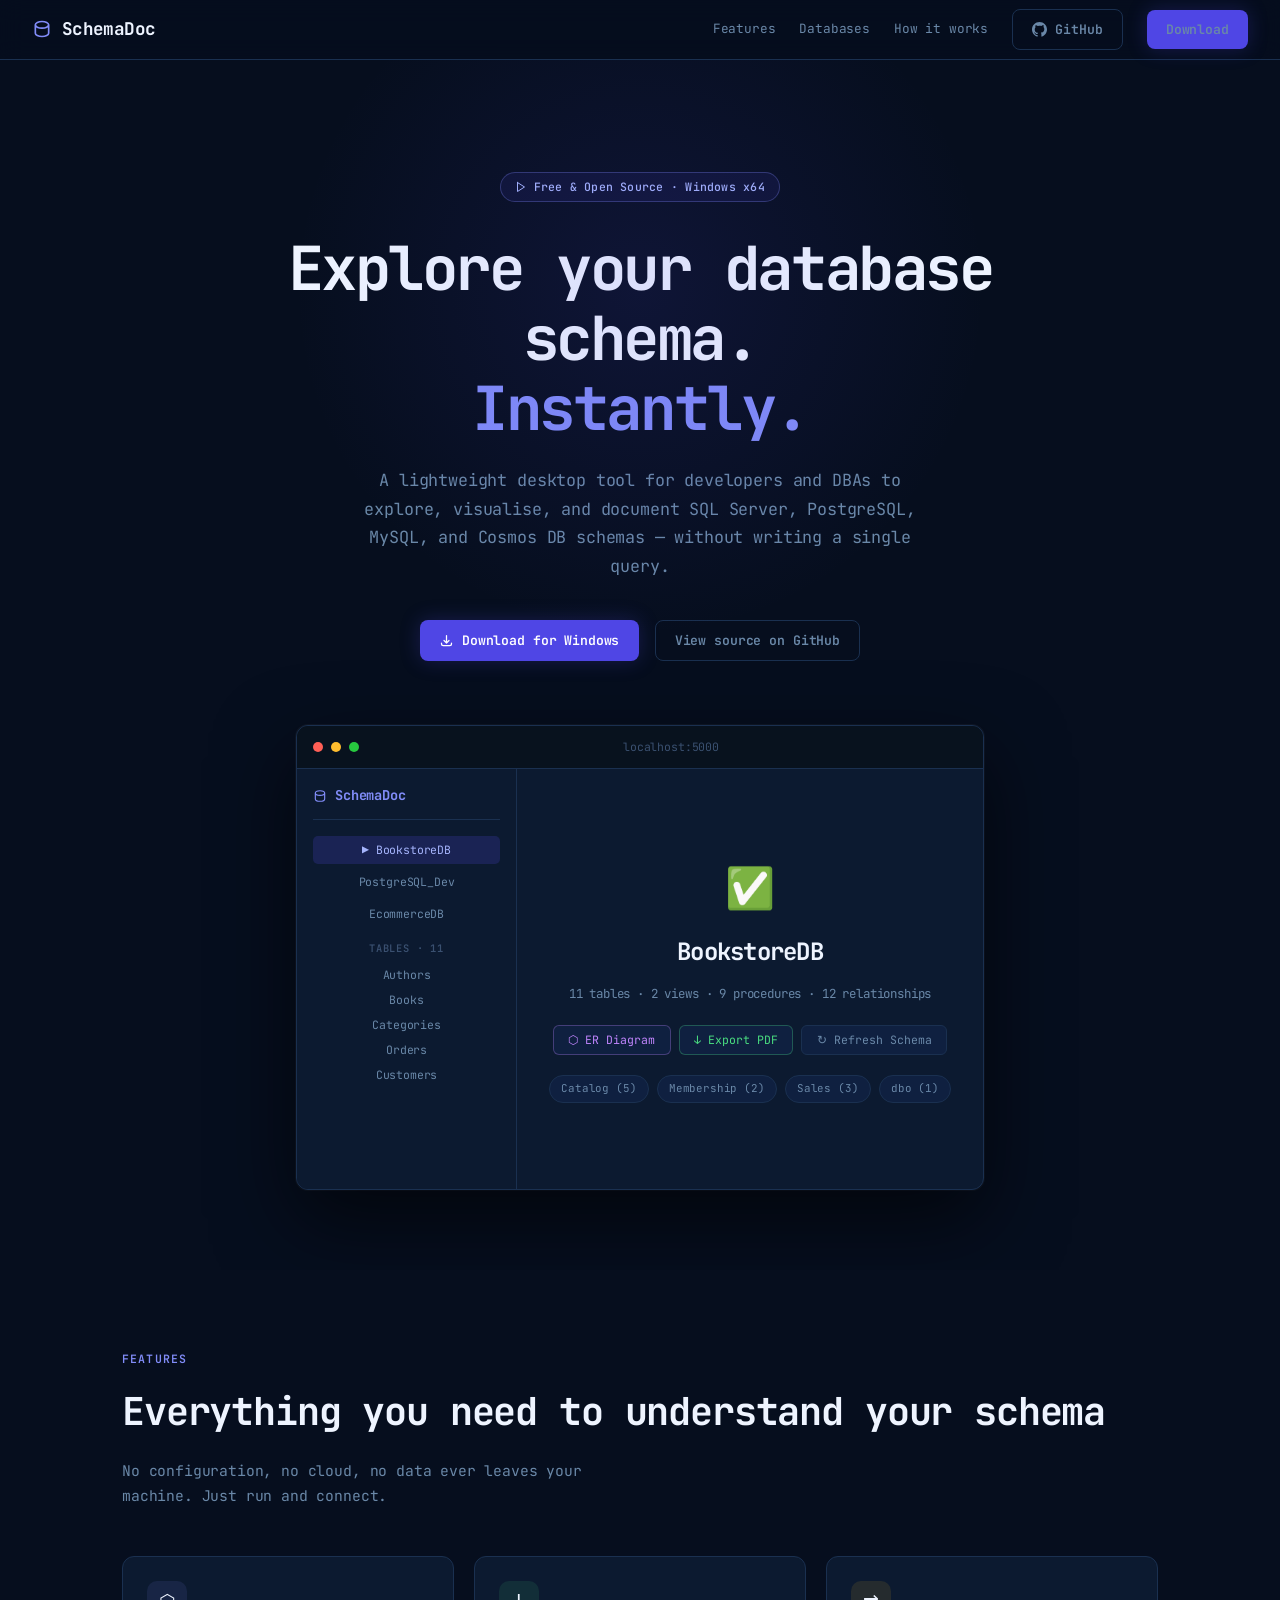
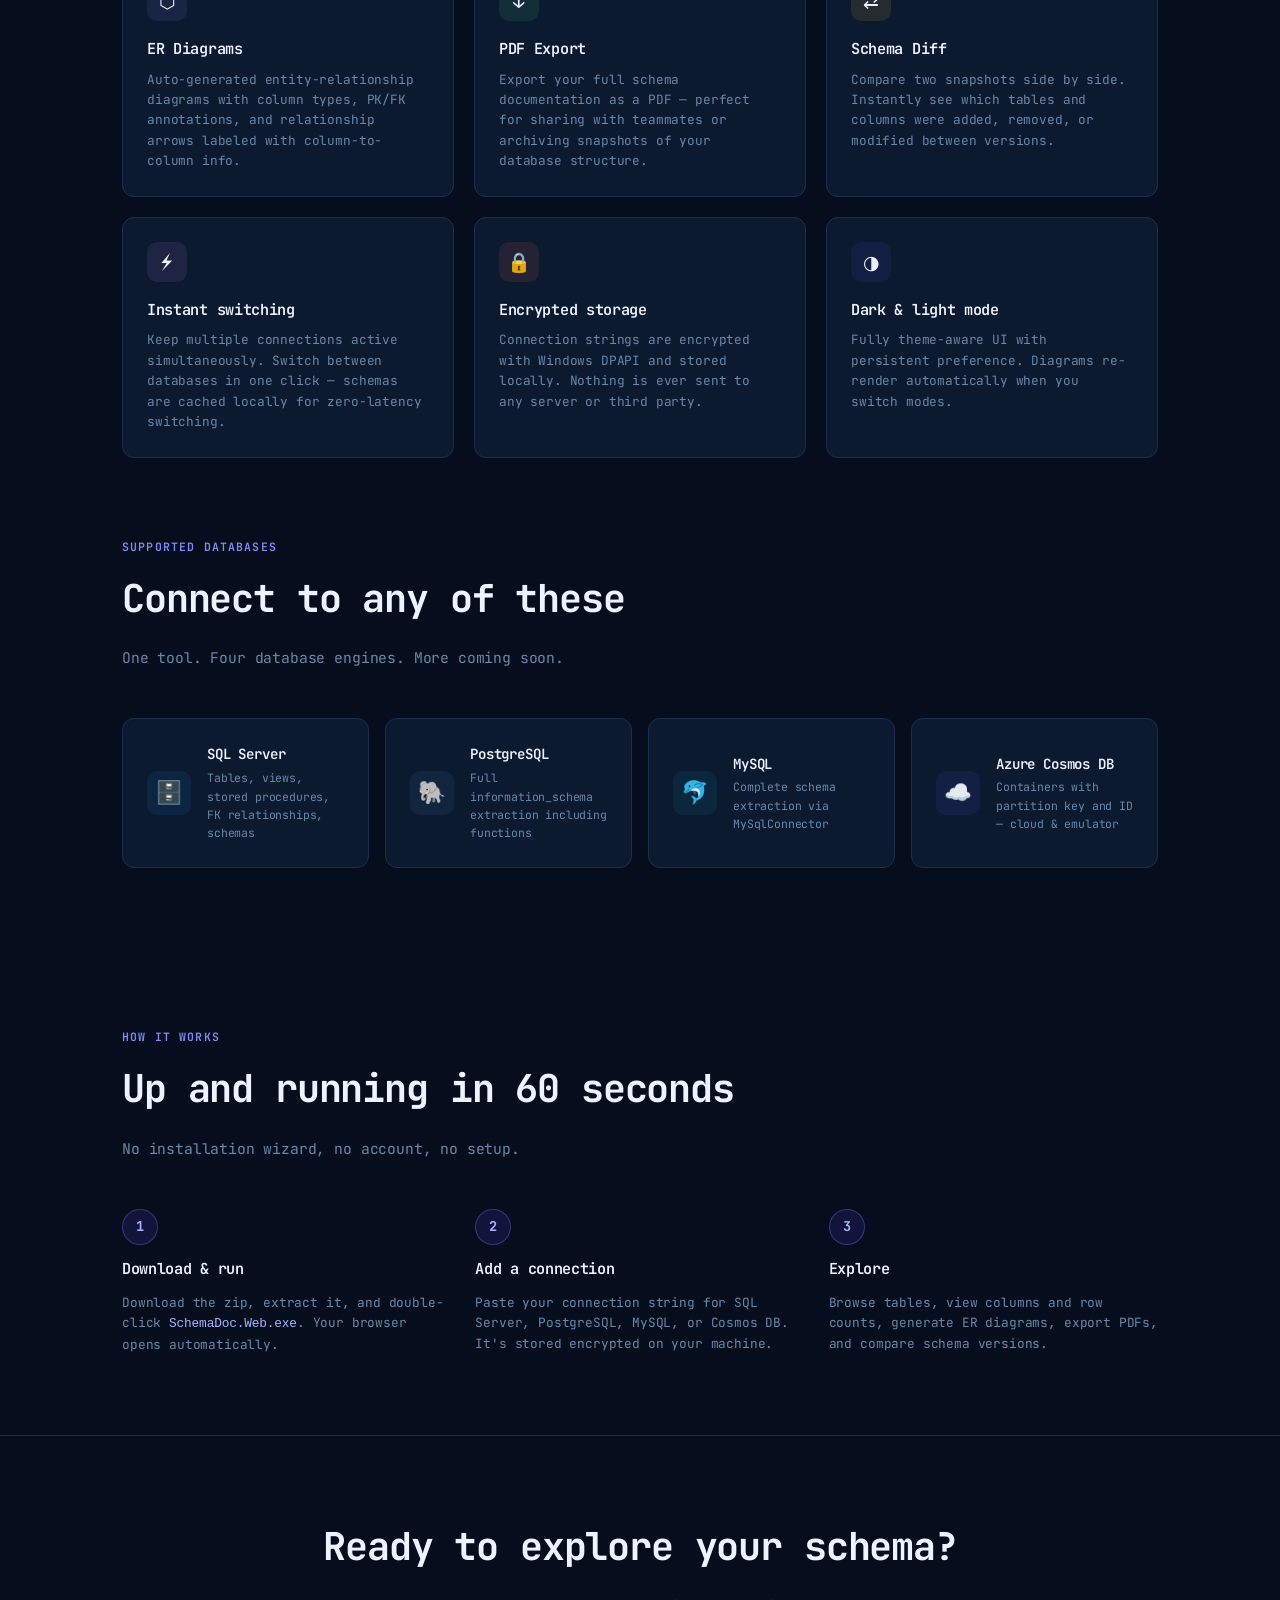
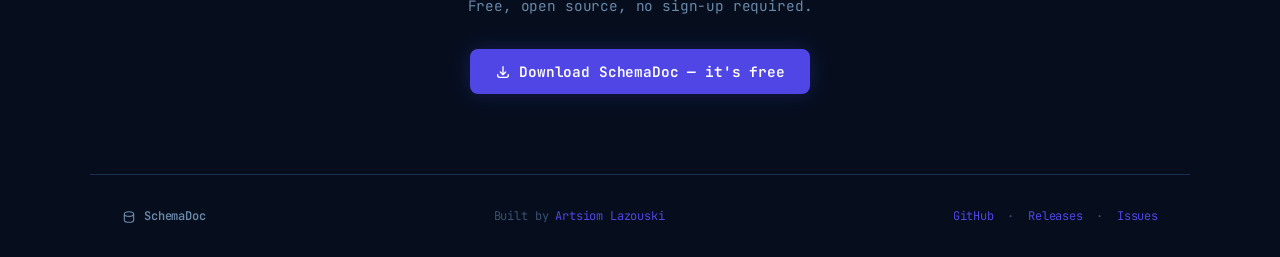
==== src/SchemaDoc.Web/wwwroot/landing.html @ 1d0a11bc "Add landing page to wwwroot and update release notes Landing page is now bundled with the app and se" ====
<!DOCTYPE html>
<html lang="en">
<head>
  <meta charset="UTF-8" />
  <meta name="viewport" content="width=device-width, initial-scale=1.0" />
  <title>SchemaDoc — Explore your database schema</title>
  <meta name="description" content="A lightweight desktop tool to explore, visualise, and document SQL Server, PostgreSQL, MySQL, and Azure Cosmos DB schemas." />

  <link rel="preconnect" href="https://fonts.googleapis.com" />
  <link rel="preconnect" href="https://fonts.gstatic.com" crossorigin />
  <link href="https://fonts.googleapis.com/css2?family=JetBrains+Mono:wght@300;400;500;600;700&display=swap" rel="stylesheet" />

  <style>
    *, *::before, *::after { box-sizing: border-box; margin: 0; padding: 0; }

    :root {
      --bg:          #060e1e;
      --bg-card:     #0c1a30;
      --bg-card-2:   #0f2040;
      --border:      #1a3050;
      --accent:      #4f46e5;
      --accent-hover:#4338ca;
      --accent-glow: rgba(79,70,229,0.25);
      --text:        #eef4ff;
      --text-sub:    #6a88a8;
      --text-muted:  #3a5070;
      --green:       #4ade80;
      --purple:      #c084fc;
      --amber:       #fbbf24;
      --red:         #f87171;
    }

    html { scroll-behavior: smooth; }

    body {
      font-family: 'JetBrains Mono', ui-monospace, monospace;
      background: var(--bg);
      color: var(--text);
      -webkit-font-smoothing: antialiased;
      -moz-osx-font-smoothing: grayscale;
      letter-spacing: -0.01em;
      line-height: 1.6;
    }

    a { color: var(--accent); text-decoration: none; }
    a:hover { color: #818cf8; }

    /* ── Nav ─────────────────────────────────────────────── */
    nav {
      position: sticky;
      top: 0;
      z-index: 50;
      display: flex;
      align-items: center;
      justify-content: space-between;
      padding: 0 2rem;
      height: 60px;
      background: rgba(6,14,30,0.85);
      backdrop-filter: blur(12px);
      border-bottom: 1px solid var(--border);
    }

    .nav-logo {
      display: flex;
      align-items: center;
      gap: 0.6rem;
      font-size: 1.1rem;
      font-weight: 700;
      color: var(--text);
      letter-spacing: -0.03em;
    }

    .nav-logo svg { color: #818cf8; }

    .nav-links {
      display: flex;
      align-items: center;
      gap: 1.5rem;
      font-size: 0.8rem;
      color: var(--text-sub);
    }

    .nav-links a { color: var(--text-sub); transition: color 0.2s; }
    .nav-links a:hover { color: var(--text); }

    .btn {
      display: inline-flex;
      align-items: center;
      gap: 0.5rem;
      padding: 0.55rem 1.2rem;
      border-radius: 8px;
      font-family: inherit;
      font-size: 0.82rem;
      font-weight: 600;
      cursor: pointer;
      transition: all 0.2s;
      border: none;
      letter-spacing: -0.01em;
    }

    .btn-primary {
      background: var(--accent);
      color: #fff;
      box-shadow: 0 0 20px var(--accent-glow);
    }
    .btn-primary:hover {
      background: var(--accent-hover);
      color: #fff;
      box-shadow: 0 0 32px var(--accent-glow);
      transform: translateY(-1px);
    }

    .btn-ghost {
      background: transparent;
      color: var(--text-sub);
      border: 1px solid var(--border);
    }
    .btn-ghost:hover {
      background: var(--bg-card);
      color: var(--text);
      border-color: #2a4060;
    }

    /* ── Hero ────────────────────────────────────────────── */
    .hero {
      display: flex;
      flex-direction: column;
      align-items: center;
      text-align: center;
      padding: 7rem 2rem 5rem;
      position: relative;
      overflow: hidden;
    }

    .hero::before {
      content: '';
      position: absolute;
      top: -120px;
      left: 50%;
      transform: translateX(-50%);
      width: 700px;
      height: 700px;
      background: radial-gradient(circle, rgba(79,70,229,0.12) 0%, transparent 70%);
      pointer-events: none;
    }

    .badge {
      display: inline-flex;
      align-items: center;
      gap: 0.4rem;
      padding: 0.3rem 0.9rem;
      border-radius: 999px;
      border: 1px solid rgba(129,140,248,0.3);
      background: rgba(79,70,229,0.1);
      color: #a5b4fc;
      font-size: 0.72rem;
      font-weight: 500;
      margin-bottom: 2rem;
      letter-spacing: 0.02em;
    }

    .hero h1 {
      font-size: clamp(2.2rem, 5vw, 3.8rem);
      font-weight: 700;
      line-height: 1.15;
      letter-spacing: -0.04em;
      max-width: 780px;
      margin-bottom: 1.4rem;
    }

    .hero h1 .accent { color: #818cf8; }

    .hero p {
      font-size: 1.05rem;
      color: var(--text-sub);
      max-width: 560px;
      margin-bottom: 2.5rem;
      font-weight: 400;
      line-height: 1.7;
    }

    .hero-actions {
      display: flex;
      gap: 1rem;
      flex-wrap: wrap;
      justify-content: center;
    }

    /* ── App preview ─────────────────────────────────────── */
    .preview-wrap {
      max-width: 1000px;
      margin: 4rem auto 0;
      padding: 0 2rem;
    }

    .preview-window {
      border-radius: 12px;
      border: 1px solid var(--border);
      background: var(--bg-card);
      overflow: hidden;
      box-shadow: 0 30px 80px rgba(0,0,0,0.6), 0 0 0 1px rgba(255,255,255,0.04);
    }

    .preview-titlebar {
      display: flex;
      align-items: center;
      gap: 0.5rem;
      padding: 0.75rem 1rem;
      background: #08121e;
      border-bottom: 1px solid var(--border);
    }

    .preview-dot {
      width: 10px; height: 10px;
      border-radius: 50%;
    }
    .dot-red    { background: #ff5f56; }
    .dot-yellow { background: #ffbd2e; }
    .dot-green  { background: #27c93f; }

    .preview-url {
      flex: 1;
      text-align: center;
      font-size: 0.72rem;
      color: var(--text-muted);
      margin-left: 0.5rem;
    }

    .preview-body {
      display: flex;
      height: 420px;
    }

    .preview-sidebar {
      width: 220px;
      flex-shrink: 0;
      background: #0c1a30;
      border-right: 1px solid var(--border);
      padding: 1rem;
    }

    .preview-sidebar-logo {
      display: flex;
      align-items: center;
      gap: 0.5rem;
      font-size: 0.85rem;
      font-weight: 700;
      color: #818cf8;
      margin-bottom: 1rem;
      padding-bottom: 0.75rem;
      border-bottom: 1px solid var(--border);
    }

    .ps-conn {
      font-size: 0.72rem;
      padding: 0.3rem 0.5rem;
      border-radius: 5px;
      margin-bottom: 0.25rem;
      cursor: pointer;
    }

    .ps-conn.active {
      background: rgba(79,70,229,0.2);
      color: #a5b4fc;
    }

    .ps-conn.inactive { color: var(--text-sub); }

    .ps-section {
      font-size: 0.65rem;
      color: var(--text-muted);
      font-weight: 600;
      letter-spacing: 0.08em;
      margin: 0.75rem 0 0.4rem;
    }

    .ps-table {
      font-size: 0.72rem;
      color: var(--text-sub);
      padding: 0.2rem 0.5rem;
      border-radius: 4px;
    }
    .ps-table:hover { background: var(--bg-card-2); color: var(--text); }

    .preview-main {
      flex: 1;
      padding: 2rem;
      display: flex;
      flex-direction: column;
      align-items: center;
      justify-content: center;
      gap: 0.8rem;
    }

    .preview-db-name {
      font-size: 1.5rem;
      font-weight: 700;
      letter-spacing: -0.03em;
    }

    .preview-stats {
      font-size: 0.78rem;
      color: var(--text-sub);
    }

    .preview-btns {
      display: flex;
      gap: 0.5rem;
      flex-wrap: wrap;
      justify-content: center;
      margin-top: 0.5rem;
    }

    .preview-btn {
      padding: 0.4rem 0.9rem;
      border-radius: 6px;
      font-size: 0.72rem;
      font-family: inherit;
      border: 1px solid var(--border);
      background: var(--bg-card-2);
      color: var(--text-sub);
      cursor: pointer;
    }

    .preview-btn.purple { color: var(--purple); border-color: rgba(192,132,252,0.3); }
    .preview-btn.green  { color: var(--green);  border-color: rgba(74,222,128,0.3);  }

    .preview-schemas {
      display: flex;
      gap: 0.5rem;
      flex-wrap: wrap;
      justify-content: center;
      margin-top: 0.5rem;
    }

    .schema-badge {
      padding: 0.25rem 0.7rem;
      border-radius: 999px;
      background: var(--bg-card-2);
      border: 1px solid var(--border);
      font-size: 0.68rem;
      color: var(--text-sub);
    }

    /* ── Section layout ──────────────────────────────────── */
    section {
      padding: 5rem 2rem;
      max-width: 1100px;
      margin: 0 auto;
    }

    .section-label {
      font-size: 0.72rem;
      font-weight: 600;
      letter-spacing: 0.1em;
      color: #818cf8;
      text-transform: uppercase;
      margin-bottom: 0.75rem;
    }

    .section-title {
      font-size: clamp(1.6rem, 3vw, 2.4rem);
      font-weight: 700;
      letter-spacing: -0.03em;
      margin-bottom: 1rem;
    }

    .section-sub {
      font-size: 0.92rem;
      color: var(--text-sub);
      max-width: 520px;
      line-height: 1.7;
      margin-bottom: 3rem;
    }

    /* ── Features grid ───────────────────────────────────── */
    .features-grid {
      display: grid;
      grid-template-columns: repeat(auto-fit, minmax(280px, 1fr));
      gap: 1.25rem;
    }

    .feature-card {
      background: var(--bg-card);
      border: 1px solid var(--border);
      border-radius: 12px;
      padding: 1.5rem;
      transition: border-color 0.2s, transform 0.2s;
    }

    .feature-card:hover {
      border-color: #2a4060;
      transform: translateY(-2px);
    }

    .feature-icon {
      width: 40px;
      height: 40px;
      border-radius: 10px;
      display: flex;
      align-items: center;
      justify-content: center;
      margin-bottom: 1rem;
      font-size: 1.2rem;
    }

    .feature-card h3 {
      font-size: 0.95rem;
      font-weight: 600;
      margin-bottom: 0.5rem;
      letter-spacing: -0.02em;
    }

    .feature-card p {
      font-size: 0.8rem;
      color: var(--text-sub);
      line-height: 1.6;
    }

    /* ── Databases ───────────────────────────────────────── */
    .db-grid {
      display: grid;
      grid-template-columns: repeat(auto-fit, minmax(220px, 1fr));
      gap: 1rem;
    }

    .db-card {
      background: var(--bg-card);
      border: 1px solid var(--border);
      border-radius: 12px;
      padding: 1.5rem;
      display: flex;
      align-items: center;
      gap: 1rem;
      transition: border-color 0.2s;
    }

    .db-card:hover { border-color: #2a4060; }

    .db-icon {
      width: 44px;
      height: 44px;
      border-radius: 10px;
      display: flex;
      align-items: center;
      justify-content: center;
      font-size: 1.4rem;
      flex-shrink: 0;
    }

    .db-info h4 {
      font-size: 0.88rem;
      font-weight: 600;
      margin-bottom: 0.2rem;
    }

    .db-info p {
      font-size: 0.72rem;
      color: var(--text-sub);
    }

    /* ── How it works ────────────────────────────────────── */
    .steps {
      display: grid;
      grid-template-columns: repeat(auto-fit, minmax(240px, 1fr));
      gap: 1.5rem;
      position: relative;
    }

    .step {
      position: relative;
      display: flex;
      flex-direction: column;
      gap: 0.75rem;
    }

    .step-num {
      width: 36px;
      height: 36px;
      border-radius: 50%;
      background: rgba(79,70,229,0.15);
      border: 1px solid rgba(129,140,248,0.3);
      color: #a5b4fc;
      font-size: 0.85rem;
      font-weight: 700;
      display: flex;
      align-items: center;
      justify-content: center;
    }

    .step h4 {
      font-size: 0.95rem;
      font-weight: 600;
      letter-spacing: -0.02em;
    }

    .step p {
      font-size: 0.8rem;
      color: var(--text-sub);
      line-height: 1.6;
    }

    /* ── CTA ─────────────────────────────────────────────── */
    .cta-section {
      text-align: center;
      padding: 5rem 2rem;
      border-top: 1px solid var(--border);
    }

    .cta-section h2 {
      font-size: clamp(1.6rem, 3vw, 2.4rem);
      font-weight: 700;
      letter-spacing: -0.03em;
      margin-bottom: 1rem;
    }

    .cta-section p {
      color: var(--text-sub);
      font-size: 0.9rem;
      margin-bottom: 2rem;
    }

    /* ── Footer ──────────────────────────────────────────── */
    footer {
      border-top: 1px solid var(--border);
      padding: 2rem;
      display: flex;
      align-items: center;
      justify-content: space-between;
      flex-wrap: wrap;
      gap: 1rem;
      font-size: 0.75rem;
      color: var(--text-muted);
      max-width: 1100px;
      margin: 0 auto;
    }

    .footer-logo {
      display: flex;
      align-items: center;
      gap: 0.5rem;
      font-weight: 600;
      color: var(--text-sub);
    }

    /* ── Responsive ──────────────────────────────────────── */
    @media (max-width: 640px) {
      .preview-body { flex-direction: column; height: auto; }
      .preview-sidebar { width: 100%; border-right: none; border-bottom: 1px solid var(--border); height: 160px; overflow: hidden; }
      .nav-links .hide-mobile { display: none; }
      footer { flex-direction: column; text-align: center; }
    }
  </style>
</head>
<body>

<!-- ── Navigation ──────────────────────────────────────────── -->
<nav>
  <div class="nav-logo">
    <svg width="20" height="20" fill="none" stroke="currentColor" viewBox="0 0 24 24">
      <path stroke-linecap="round" stroke-linejoin="round" stroke-width="2"
        d="M4 7v10c0 2.21 3.582 4 8 4s8-1.79 8-4V7M4 7c0 2.21 3.582 4 8 4s8-1.79 8-4M4 7c0-2.21 3.582-4 8-4s8 1.79 8 4"/>
    </svg>
    SchemaDoc
  </div>
  <div class="nav-links">
    <a href="#features" class="hide-mobile">Features</a>
    <a href="#databases" class="hide-mobile">Databases</a>
    <a href="#how-it-works" class="hide-mobile">How it works</a>
    <a href="https://github.com/LazouskiArtsiom/SchemaDoc" target="_blank" class="btn btn-ghost">
      <svg width="15" height="15" fill="currentColor" viewBox="0 0 24 24">
        <path d="M12 0C5.37 0 0 5.37 0 12c0 5.3 3.438 9.8 8.205 11.385.6.113.82-.258.82-.577v-2.165c-3.338.726-4.033-1.416-4.033-1.416-.546-1.387-1.333-1.756-1.333-1.756-1.089-.745.083-.729.083-.729 1.205.084 1.839 1.237 1.839 1.237 1.07 1.834 2.807 1.304 3.492.997.107-.775.418-1.305.762-1.604-2.665-.305-5.467-1.334-5.467-5.931 0-1.311.469-2.381 1.236-3.221-.124-.303-.535-1.524.117-3.176 0 0 1.008-.322 3.301 1.23A11.509 11.509 0 0112 5.803c1.02.005 2.047.138 3.006.404 2.291-1.552 3.297-1.23 3.297-1.23.653 1.653.242 2.874.118 3.176.77.84 1.235 1.911 1.235 3.221 0 4.609-2.807 5.624-5.479 5.929.43.372.823 1.102.823 2.222v3.293c0 .319.192.694.801.576C20.566 21.797 24 17.3 24 12c0-6.63-5.37-12-12-12z"/>
      </svg>
      GitHub
    </a>
    <a href="https://github.com/LazouskiArtsiom/SchemaDoc/releases/latest" class="btn btn-primary">
      Download
    </a>
  </div>
</nav>

<!-- ── Hero ────────────────────────────────────────────────── -->
<div class="hero">
  <div class="badge">
    <svg width="12" height="12" fill="none" stroke="currentColor" viewBox="0 0 24 24">
      <path stroke-linecap="round" stroke-linejoin="round" stroke-width="2" d="M5 3l14 9-14 9V3z"/>
    </svg>
    Free & Open Source · Windows x64
  </div>

  <h1>Explore your database schema.<br/><span class="accent">Instantly.</span></h1>

  <p>
    A lightweight desktop tool for developers and DBAs to explore, visualise,
    and document SQL Server, PostgreSQL, MySQL, and Cosmos DB schemas —
    without writing a single query.
  </p>

  <div class="hero-actions">
    <a href="https://github.com/LazouskiArtsiom/SchemaDoc/releases/latest" class="btn btn-primary">
      <svg width="15" height="15" fill="none" stroke="currentColor" viewBox="0 0 24 24">
        <path stroke-linecap="round" stroke-linejoin="round" stroke-width="2"
          d="M4 16v1a3 3 0 003 3h10a3 3 0 003-3v-1m-4-4l-4 4m0 0l-4-4m4 4V4"/>
      </svg>
      Download for Windows
    </a>
    <a href="https://github.com/LazouskiArtsiom/SchemaDoc" target="_blank" class="btn btn-ghost">
      View source on GitHub
    </a>
  </div>

  <!-- App mockup -->
  <div class="preview-wrap">
    <div class="preview-window">
      <div class="preview-titlebar">
        <div class="preview-dot dot-red"></div>
        <div class="preview-dot dot-yellow"></div>
        <div class="preview-dot dot-green"></div>
        <div class="preview-url">localhost:5000</div>
      </div>
      <div class="preview-body">
        <div class="preview-sidebar">
          <div class="preview-sidebar-logo">
            <svg width="14" height="14" fill="none" stroke="currentColor" viewBox="0 0 24 24">
              <path stroke-linecap="round" stroke-linejoin="round" stroke-width="2"
                d="M4 7v10c0 2.21 3.582 4 8 4s8-1.79 8-4V7M4 7c0 2.21 3.582 4 8 4s8-1.79 8-4M4 7c0-2.21 3.582-4 8-4s8 1.79 8 4"/>
            </svg>
            SchemaDoc
          </div>
          <div class="ps-conn active">▶ BookstoreDB</div>
          <div class="ps-conn inactive">PostgreSQL_Dev</div>
          <div class="ps-conn inactive">EcommerceDB</div>
          <div class="ps-section">TABLES · 11</div>
          <div class="ps-table">Authors</div>
          <div class="ps-table">Books</div>
          <div class="ps-table">Categories</div>
          <div class="ps-table">Orders</div>
          <div class="ps-table">Customers</div>
        </div>
        <div class="preview-main">
          <div style="font-size:2.5rem">✅</div>
          <div class="preview-db-name">BookstoreDB</div>
          <div class="preview-stats">11 tables · 2 views · 9 procedures · 12 relationships</div>
          <div class="preview-btns">
            <button class="preview-btn purple">⬡ ER Diagram</button>
            <button class="preview-btn green">↓ Export PDF</button>
            <button class="preview-btn">↻ Refresh Schema</button>
          </div>
          <div class="preview-schemas">
            <span class="schema-badge">Catalog (5)</span>
            <span class="schema-badge">Membership (2)</span>
            <span class="schema-badge">Sales (3)</span>
            <span class="schema-badge">dbo (1)</span>
          </div>
        </div>
      </div>
    </div>
  </div>
</div>

<!-- ── Features ─────────────────────────────────────────────── -->
<section id="features">
  <div class="section-label">Features</div>
  <h2 class="section-title">Everything you need to understand your schema</h2>
  <p class="section-sub">
    No configuration, no cloud, no data ever leaves your machine.
    Just run and connect.
  </p>

  <div class="features-grid">
    <div class="feature-card">
      <div class="feature-icon" style="background:rgba(129,140,248,0.1)">⬡</div>
      <h3>ER Diagrams</h3>
      <p>Auto-generated entity-relationship diagrams with column types, PK/FK annotations, and relationship arrows labeled with column-to-column info.</p>
    </div>
    <div class="feature-card">
      <div class="feature-icon" style="background:rgba(74,222,128,0.1)">↓</div>
      <h3>PDF Export</h3>
      <p>Export your full schema documentation as a PDF — perfect for sharing with teammates or archiving snapshots of your database structure.</p>
    </div>
    <div class="feature-card">
      <div class="feature-icon" style="background:rgba(251,191,36,0.1)">⇄</div>
      <h3>Schema Diff</h3>
      <p>Compare two snapshots side by side. Instantly see which tables and columns were added, removed, or modified between versions.</p>
    </div>
    <div class="feature-card">
      <div class="feature-icon" style="background:rgba(192,132,252,0.1)">⚡</div>
      <h3>Instant switching</h3>
      <p>Keep multiple connections active simultaneously. Switch between databases in one click — schemas are cached locally for zero-latency switching.</p>
    </div>
    <div class="feature-card">
      <div class="feature-icon" style="background:rgba(248,113,113,0.1)">🔒</div>
      <h3>Encrypted storage</h3>
      <p>Connection strings are encrypted with Windows DPAPI and stored locally. Nothing is ever sent to any server or third party.</p>
    </div>
    <div class="feature-card">
      <div class="feature-icon" style="background:rgba(79,70,229,0.1)">◑</div>
      <h3>Dark &amp; light mode</h3>
      <p>Fully theme-aware UI with persistent preference. Diagrams re-render automatically when you switch modes.</p>
    </div>
  </div>
</section>

<!-- ── Databases ─────────────────────────────────────────────── -->
<section id="databases" style="padding-top:0">
  <div class="section-label">Supported databases</div>
  <h2 class="section-title">Connect to any of these</h2>
  <p class="section-sub">
    One tool. Four database engines. More coming soon.
  </p>

  <div class="db-grid">
    <div class="db-card">
      <div class="db-icon" style="background:rgba(0,114,198,0.12)">🗄️</div>
      <div class="db-info">
        <h4>SQL Server</h4>
        <p>Tables, views, stored procedures, FK relationships, schemas</p>
      </div>
    </div>
    <div class="db-card">
      <div class="db-icon" style="background:rgba(51,103,145,0.15)">🐘</div>
      <div class="db-info">
        <h4>PostgreSQL</h4>
        <p>Full information_schema extraction including functions</p>
      </div>
    </div>
    <div class="db-card">
      <div class="db-icon" style="background:rgba(0,117,143,0.15)">🐬</div>
      <div class="db-info">
        <h4>MySQL</h4>
        <p>Complete schema extraction via MySqlConnector</p>
      </div>
    </div>
    <div class="db-card">
      <div class="db-icon" style="background:rgba(79,70,229,0.12)">☁️</div>
      <div class="db-info">
        <h4>Azure Cosmos DB</h4>
        <p>Containers with partition key and ID — cloud &amp; emulator</p>
      </div>
    </div>
  </div>
</section>

<!-- ── How it works ──────────────────────────────────────────── -->
<section id="how-it-works">
  <div class="section-label">How it works</div>
  <h2 class="section-title">Up and running in 60 seconds</h2>
  <p class="section-sub">No installation wizard, no account, no setup.</p>

  <div class="steps">
    <div class="step">
      <div class="step-num">1</div>
      <h4>Download &amp; run</h4>
      <p>Download the zip, extract it, and double-click <code style="color:#a5b4fc">SchemaDoc.Web.exe</code>. Your browser opens automatically.</p>
    </div>
    <div class="step">
      <div class="step-num">2</div>
      <h4>Add a connection</h4>
      <p>Paste your connection string for SQL Server, PostgreSQL, MySQL, or Cosmos DB. It's stored encrypted on your machine.</p>
    </div>
    <div class="step">
      <div class="step-num">3</div>
      <h4>Explore</h4>
      <p>Browse tables, view columns and row counts, generate ER diagrams, export PDFs, and compare schema versions.</p>
    </div>
  </div>
</section>

<!-- ── CTA ───────────────────────────────────────────────────── -->
<div class="cta-section">
  <h2>Ready to explore your schema?</h2>
  <p>Free, open source, no sign-up required.</p>
  <a href="https://github.com/LazouskiArtsiom/SchemaDoc/releases/latest" class="btn btn-primary" style="font-size:0.9rem;padding:0.7rem 1.6rem">
    <svg width="16" height="16" fill="none" stroke="currentColor" viewBox="0 0 24 24">
      <path stroke-linecap="round" stroke-linejoin="round" stroke-width="2"
        d="M4 16v1a3 3 0 003 3h10a3 3 0 003-3v-1m-4-4l-4 4m0 0l-4-4m4 4V4"/>
    </svg>
    Download SchemaDoc — it's free
  </a>
</div>

<!-- ── Footer ────────────────────────────────────────────────── -->
<footer>
  <div class="footer-logo">
    <svg width="14" height="14" fill="none" stroke="currentColor" viewBox="0 0 24 24">
      <path stroke-linecap="round" stroke-linejoin="round" stroke-width="2"
        d="M4 7v10c0 2.21 3.582 4 8 4s8-1.79 8-4V7M4 7c0 2.21 3.582 4 8 4s8-1.79 8-4M4 7c0-2.21 3.582-4 8-4s8 1.79 8 4"/>
    </svg>
    SchemaDoc
  </div>
  <div>Built by <a href="https://github.com/LazouskiArtsiom" target="_blank">Artsiom Lazouski</a></div>
  <div>
    <a href="https://github.com/LazouskiArtsiom/SchemaDoc" target="_blank">GitHub</a>
    &nbsp;·&nbsp;
    <a href="https://github.com/LazouskiArtsiom/SchemaDoc/releases" target="_blank">Releases</a>
    &nbsp;·&nbsp;
    <a href="https://github.com/LazouskiArtsiom/SchemaDoc/issues" target="_blank">Issues</a>
  </div>
</footer>

</body>
</html>
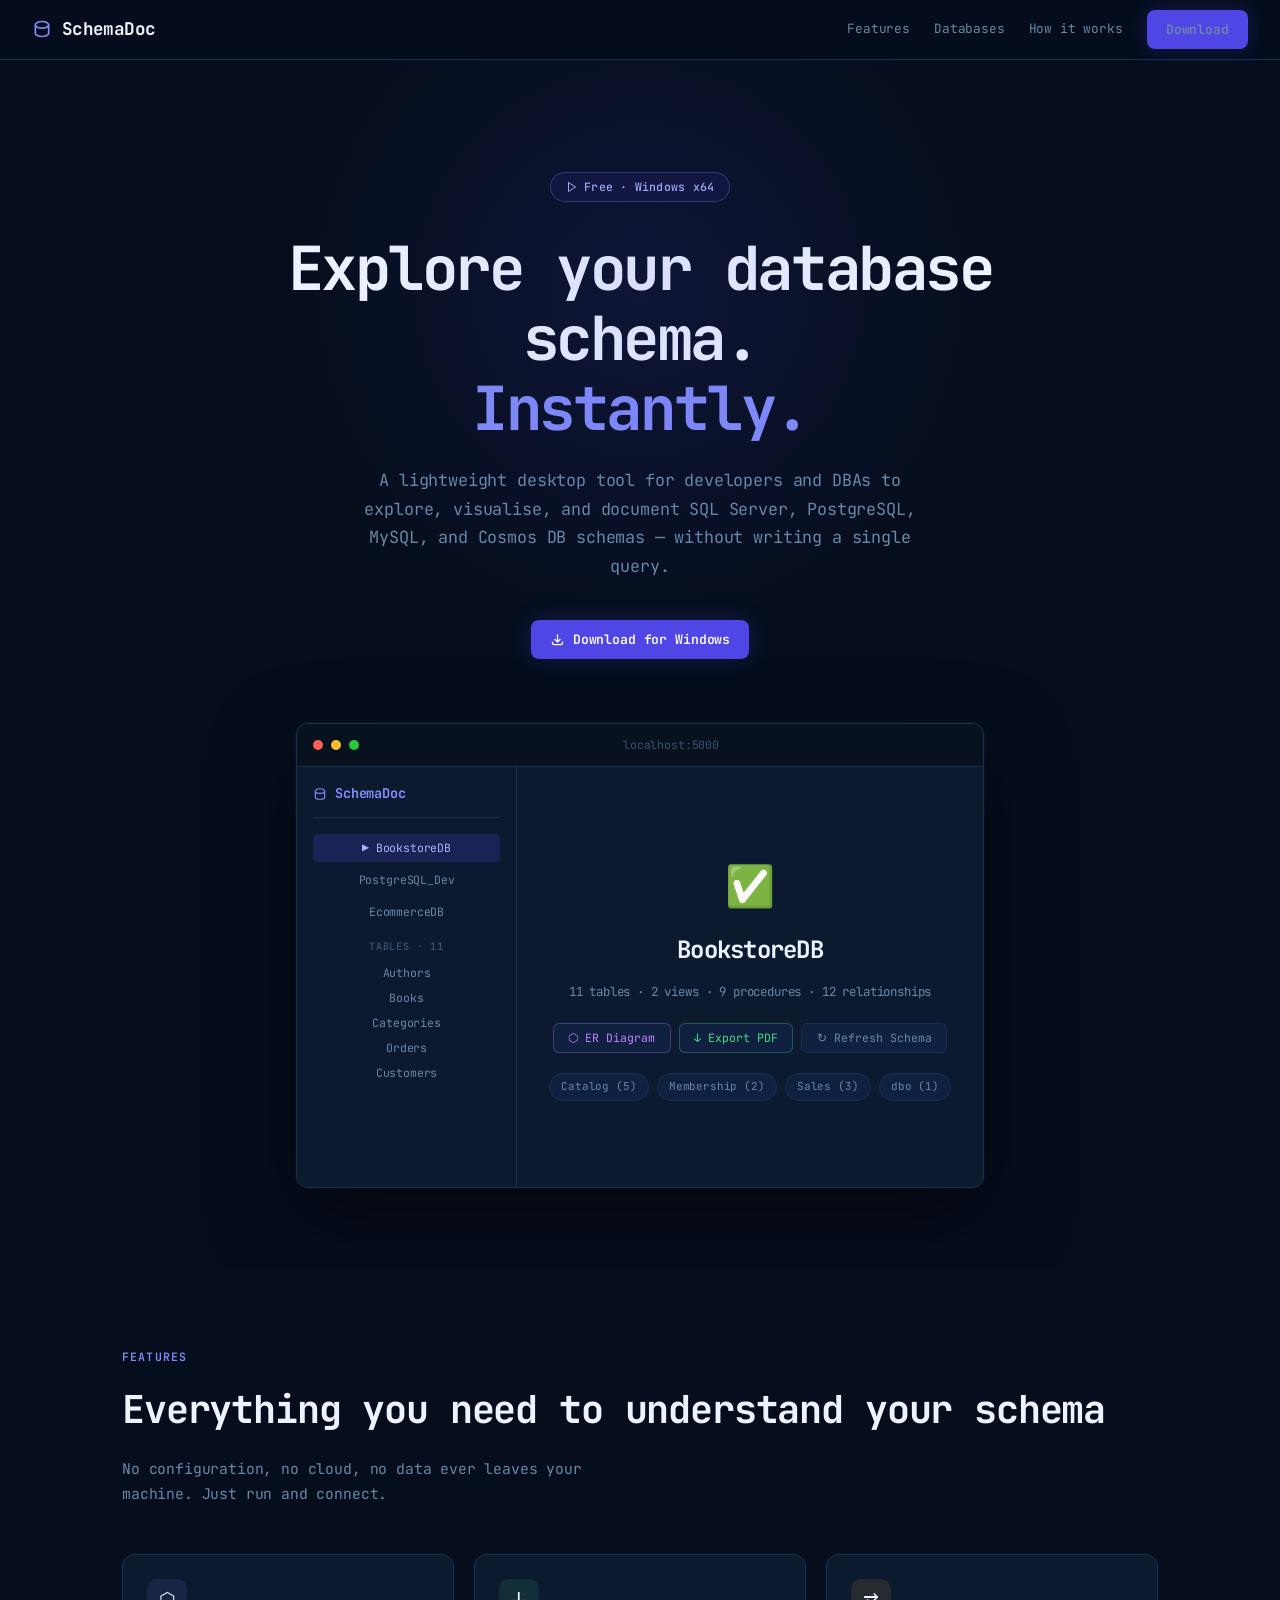
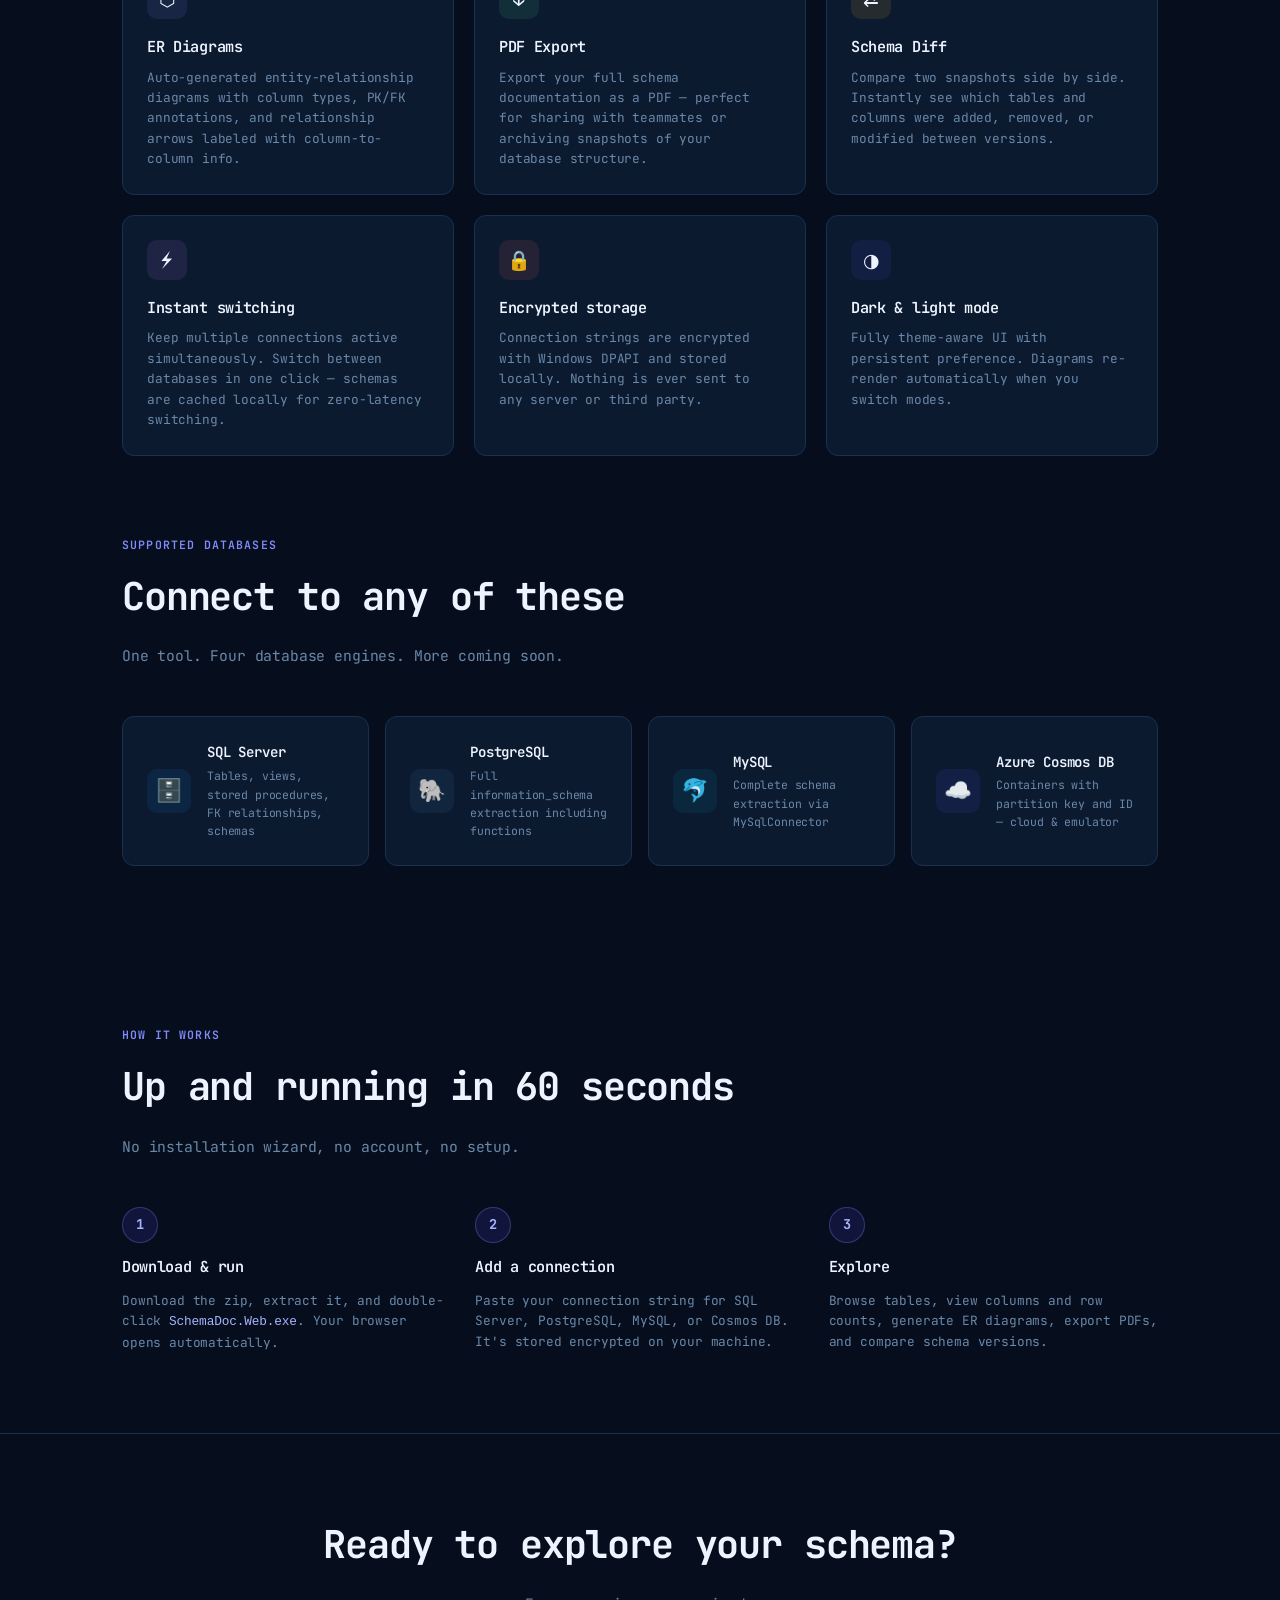
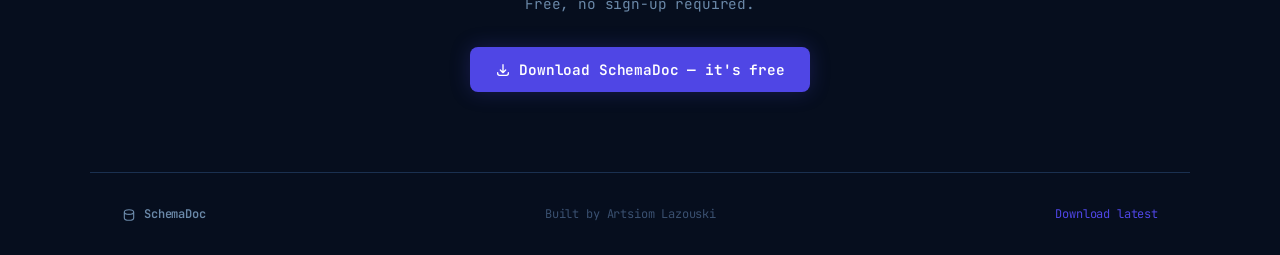
==== commit d2ebb746: "Landing page: direct download link, remove GitHub source links All Download buttons now point direct" ====
--- a/src/SchemaDoc.Web/wwwroot/landing.html
+++ b/src/SchemaDoc.Web/wwwroot/landing.html
@@ -567,13 +567,7 @@
     <a href="#features" class="hide-mobile">Features</a>
     <a href="#databases" class="hide-mobile">Databases</a>
     <a href="#how-it-works" class="hide-mobile">How it works</a>
-    <a href="https://github.com/LazouskiArtsiom/SchemaDoc" target="_blank" class="btn btn-ghost">
-      <svg width="15" height="15" fill="currentColor" viewBox="0 0 24 24">
-        <path d="M12 0C5.37 0 0 5.37 0 12c0 5.3 3.438 9.8 8.205 11.385.6.113.82-.258.82-.577v-2.165c-3.338.726-4.033-1.416-4.033-1.416-.546-1.387-1.333-1.756-1.333-1.756-1.089-.745.083-.729.083-.729 1.205.084 1.839 1.237 1.839 1.237 1.07 1.834 2.807 1.304 3.492.997.107-.775.418-1.305.762-1.604-2.665-.305-5.467-1.334-5.467-5.931 0-1.311.469-2.381 1.236-3.221-.124-.303-.535-1.524.117-3.176 0 0 1.008-.322 3.301 1.23A11.509 11.509 0 0112 5.803c1.02.005 2.047.138 3.006.404 2.291-1.552 3.297-1.23 3.297-1.23.653 1.653.242 2.874.118 3.176.77.84 1.235 1.911 1.235 3.221 0 4.609-2.807 5.624-5.479 5.929.43.372.823 1.102.823 2.222v3.293c0 .319.192.694.801.576C20.566 21.797 24 17.3 24 12c0-6.63-5.37-12-12-12z"/>
-      </svg>
-      GitHub
-    </a>
-    <a href="https://github.com/LazouskiArtsiom/SchemaDoc/releases/latest" class="btn btn-primary">
+    <a href="https://github.com/LazouskiArtsiom/SchemaDoc/releases/latest/download/SchemaDoc-win-x64.zip" class="btn btn-primary">
       Download
     </a>
   </div>
@@ -585,7 +579,7 @@
     <svg width="12" height="12" fill="none" stroke="currentColor" viewBox="0 0 24 24">
       <path stroke-linecap="round" stroke-linejoin="round" stroke-width="2" d="M5 3l14 9-14 9V3z"/>
     </svg>
-    Free & Open Source · Windows x64
+    Free · Windows x64
   </div>
 
   <h1>Explore your database schema.<br/><span class="accent">Instantly.</span></h1>
@@ -597,15 +591,12 @@
   </p>
 
   <div class="hero-actions">
-    <a href="https://github.com/LazouskiArtsiom/SchemaDoc/releases/latest" class="btn btn-primary">
+    <a href="https://github.com/LazouskiArtsiom/SchemaDoc/releases/latest/download/SchemaDoc-win-x64.zip" class="btn btn-primary">
       <svg width="15" height="15" fill="none" stroke="currentColor" viewBox="0 0 24 24">
         <path stroke-linecap="round" stroke-linejoin="round" stroke-width="2"
           d="M4 16v1a3 3 0 003 3h10a3 3 0 003-3v-1m-4-4l-4 4m0 0l-4-4m4 4V4"/>
       </svg>
       Download for Windows
-    </a>
-    <a href="https://github.com/LazouskiArtsiom/SchemaDoc" target="_blank" class="btn btn-ghost">
-      View source on GitHub
     </a>
   </div>
 
@@ -769,8 +760,8 @@
 <!-- ── CTA ───────────────────────────────────────────────────── -->
 <div class="cta-section">
   <h2>Ready to explore your schema?</h2>
-  <p>Free, open source, no sign-up required.</p>
-  <a href="https://github.com/LazouskiArtsiom/SchemaDoc/releases/latest" class="btn btn-primary" style="font-size:0.9rem;padding:0.7rem 1.6rem">
+  <p>Free, no sign-up required.</p>
+  <a href="https://github.com/LazouskiArtsiom/SchemaDoc/releases/latest/download/SchemaDoc-win-x64.zip" class="btn btn-primary" style="font-size:0.9rem;padding:0.7rem 1.6rem">
     <svg width="16" height="16" fill="none" stroke="currentColor" viewBox="0 0 24 24">
       <path stroke-linecap="round" stroke-linejoin="round" stroke-width="2"
         d="M4 16v1a3 3 0 003 3h10a3 3 0 003-3v-1m-4-4l-4 4m0 0l-4-4m4 4V4"/>
@@ -788,13 +779,9 @@
     </svg>
     SchemaDoc
   </div>
-  <div>Built by <a href="https://github.com/LazouskiArtsiom" target="_blank">Artsiom Lazouski</a></div>
+  <div>Built by Artsiom Lazouski</div>
   <div>
-    <a href="https://github.com/LazouskiArtsiom/SchemaDoc" target="_blank">GitHub</a>
-    &nbsp;·&nbsp;
-    <a href="https://github.com/LazouskiArtsiom/SchemaDoc/releases" target="_blank">Releases</a>
-    &nbsp;·&nbsp;
-    <a href="https://github.com/LazouskiArtsiom/SchemaDoc/issues" target="_blank">Issues</a>
+    <a href="https://github.com/LazouskiArtsiom/SchemaDoc/releases/latest/download/SchemaDoc-win-x64.zip">Download latest</a>
   </div>
 </footer>
 
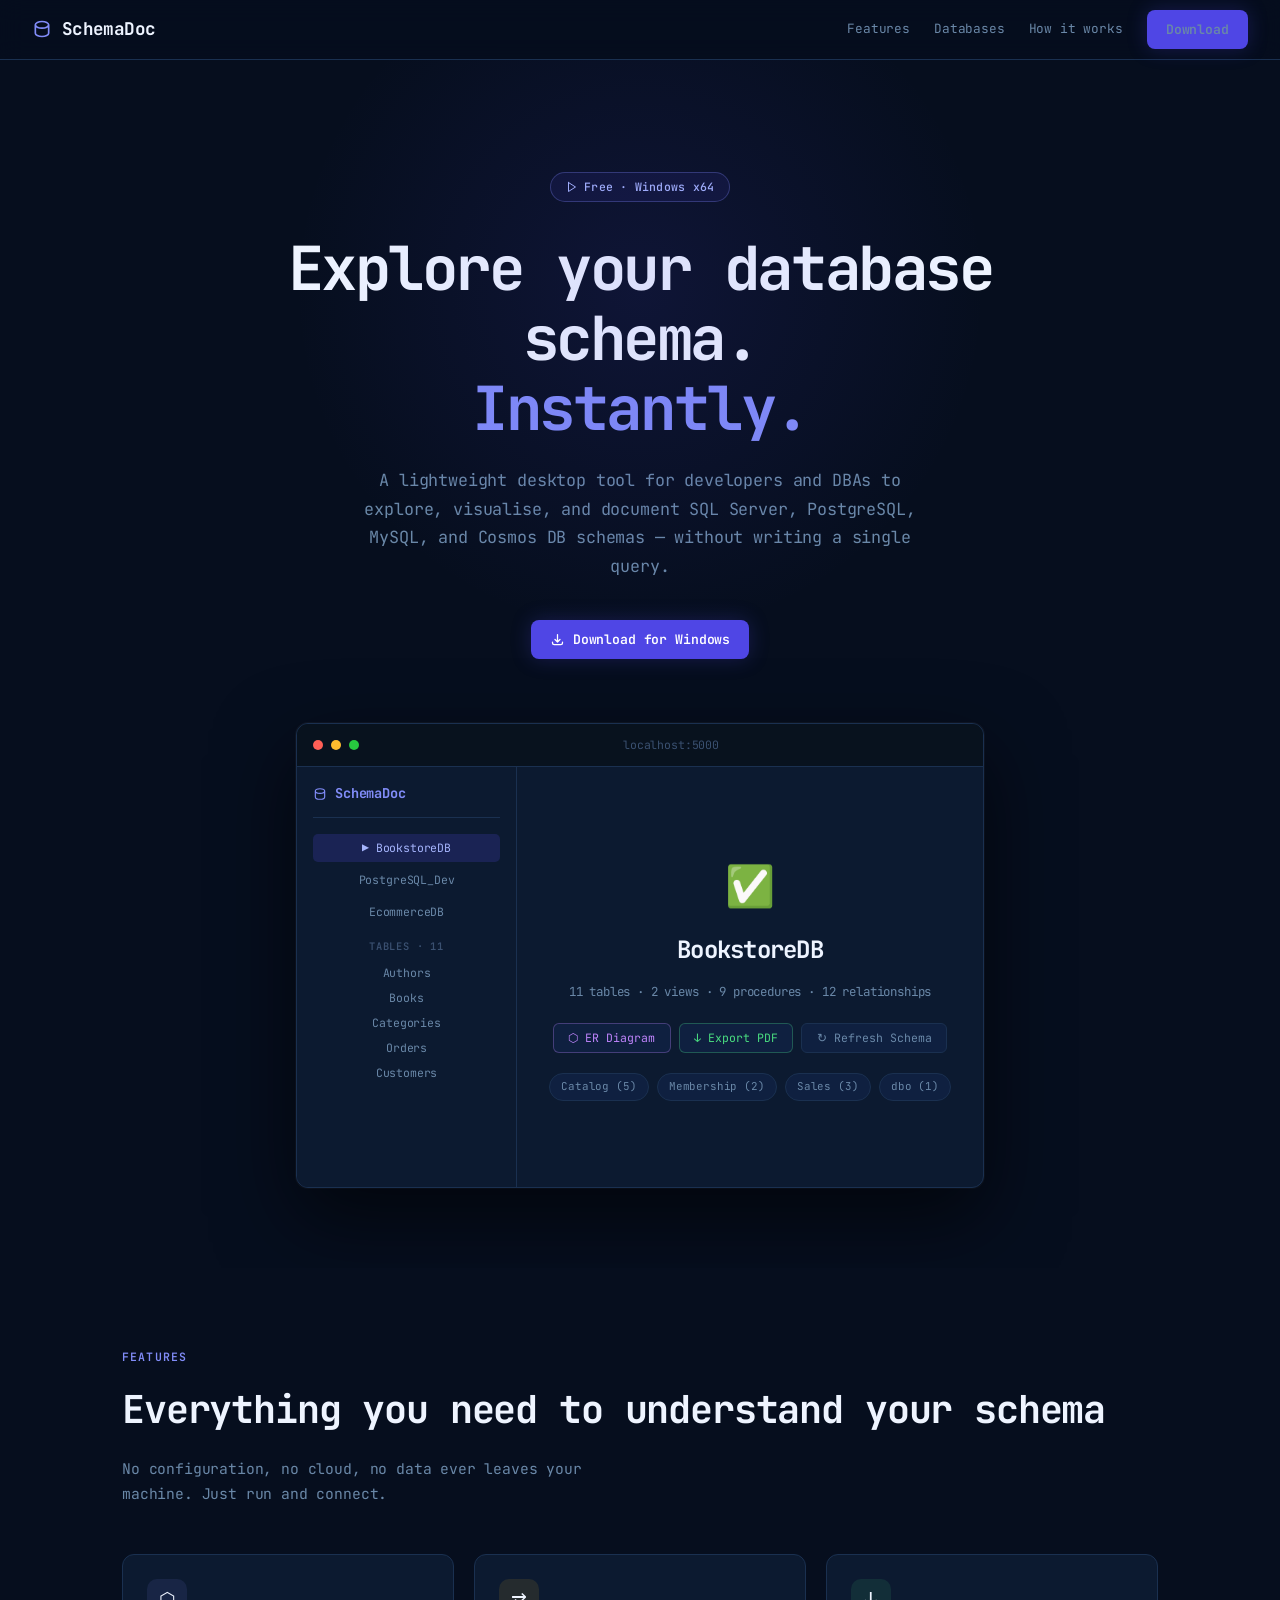
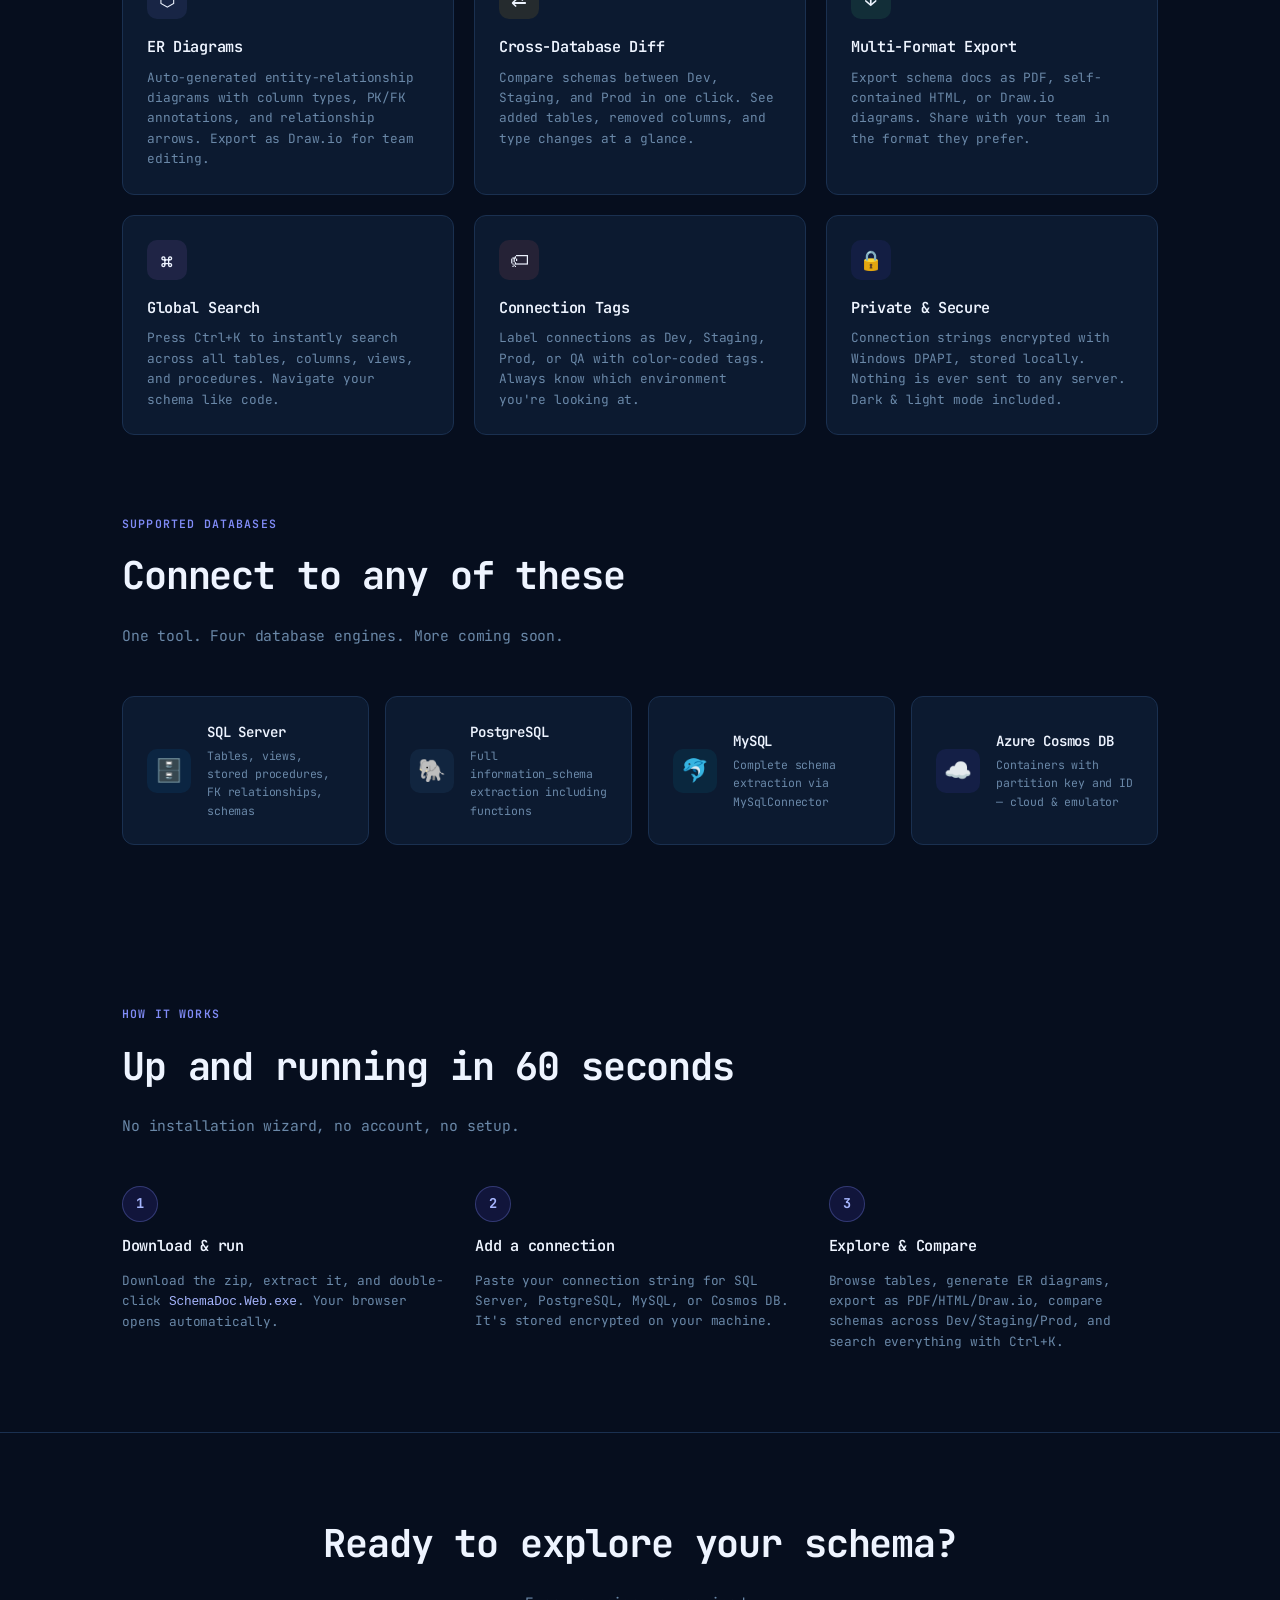
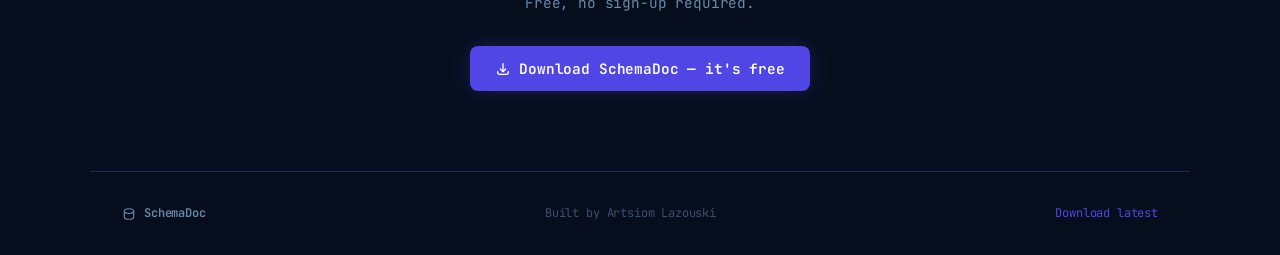
==== commit 8bb6394b: "Update landing page with v1.0.6 features Updated feature cards: Cross-Database Diff, Multi-Format Ex" ====
--- a/src/SchemaDoc.Web/wwwroot/landing.html
+++ b/src/SchemaDoc.Web/wwwroot/landing.html
@@ -5,6 +5,7 @@
   <meta name="viewport" content="width=device-width, initial-scale=1.0" />
   <title>SchemaDoc — Explore your database schema</title>
   <meta name="description" content="A lightweight desktop tool to explore, visualise, and document SQL Server, PostgreSQL, MySQL, and Azure Cosmos DB schemas." />
+  <link rel="icon" type="image/svg+xml" href="data:image/svg+xml,<svg xmlns='http://www.w3.org/2000/svg' viewBox='0 0 24 24' fill='none' stroke='%23818cf8' stroke-width='2' stroke-linecap='round' stroke-linejoin='round'><path d='M4 7v10c0 2.21 3.582 4 8 4s8-1.79 8-4V7M4 7c0 2.21 3.582 4 8 4s8-1.79 8-4M4 7c0-2.21 3.582-4 8-4s8 1.79 8 4'/></svg>" />
 
   <link rel="preconnect" href="https://fonts.googleapis.com" />
   <link rel="preconnect" href="https://fonts.gstatic.com" crossorigin />
@@ -662,32 +663,32 @@
     <div class="feature-card">
       <div class="feature-icon" style="background:rgba(129,140,248,0.1)">⬡</div>
       <h3>ER Diagrams</h3>
-      <p>Auto-generated entity-relationship diagrams with column types, PK/FK annotations, and relationship arrows labeled with column-to-column info.</p>
+      <p>Auto-generated entity-relationship diagrams with column types, PK/FK annotations, and relationship arrows. Export as Draw.io for team editing.</p>
+    </div>
+    <div class="feature-card">
+      <div class="feature-icon" style="background:rgba(251,191,36,0.1)">⇄</div>
+      <h3>Cross-Database Diff</h3>
+      <p>Compare schemas between Dev, Staging, and Prod in one click. See added tables, removed columns, and type changes at a glance.</p>
     </div>
     <div class="feature-card">
       <div class="feature-icon" style="background:rgba(74,222,128,0.1)">↓</div>
-      <h3>PDF Export</h3>
-      <p>Export your full schema documentation as a PDF — perfect for sharing with teammates or archiving snapshots of your database structure.</p>
+      <h3>Multi-Format Export</h3>
+      <p>Export schema docs as PDF, self-contained HTML, or Draw.io diagrams. Share with your team in the format they prefer.</p>
     </div>
     <div class="feature-card">
-      <div class="feature-icon" style="background:rgba(251,191,36,0.1)">⇄</div>
-      <h3>Schema Diff</h3>
-      <p>Compare two snapshots side by side. Instantly see which tables and columns were added, removed, or modified between versions.</p>
+      <div class="feature-icon" style="background:rgba(192,132,252,0.1)">⌘</div>
+      <h3>Global Search</h3>
+      <p>Press Ctrl+K to instantly search across all tables, columns, views, and procedures. Navigate your schema like code.</p>
     </div>
     <div class="feature-card">
-      <div class="feature-icon" style="background:rgba(192,132,252,0.1)">⚡</div>
-      <h3>Instant switching</h3>
-      <p>Keep multiple connections active simultaneously. Switch between databases in one click — schemas are cached locally for zero-latency switching.</p>
+      <div class="feature-icon" style="background:rgba(248,113,113,0.1)">🏷</div>
+      <h3>Connection Tags</h3>
+      <p>Label connections as Dev, Staging, Prod, or QA with color-coded tags. Always know which environment you're looking at.</p>
     </div>
     <div class="feature-card">
-      <div class="feature-icon" style="background:rgba(248,113,113,0.1)">🔒</div>
-      <h3>Encrypted storage</h3>
-      <p>Connection strings are encrypted with Windows DPAPI and stored locally. Nothing is ever sent to any server or third party.</p>
-    </div>
-    <div class="feature-card">
-      <div class="feature-icon" style="background:rgba(79,70,229,0.1)">◑</div>
-      <h3>Dark &amp; light mode</h3>
-      <p>Fully theme-aware UI with persistent preference. Diagrams re-render automatically when you switch modes.</p>
+      <div class="feature-icon" style="background:rgba(79,70,229,0.1)">🔒</div>
+      <h3>Private &amp; Secure</h3>
+      <p>Connection strings encrypted with Windows DPAPI, stored locally. Nothing is ever sent to any server. Dark &amp; light mode included.</p>
     </div>
   </div>
 </section>
@@ -751,8 +752,8 @@
     </div>
     <div class="step">
       <div class="step-num">3</div>
-      <h4>Explore</h4>
-      <p>Browse tables, view columns and row counts, generate ER diagrams, export PDFs, and compare schema versions.</p>
+      <h4>Explore &amp; Compare</h4>
+      <p>Browse tables, generate ER diagrams, export as PDF/HTML/Draw.io, compare schemas across Dev/Staging/Prod, and search everything with Ctrl+K.</p>
     </div>
   </div>
 </section>
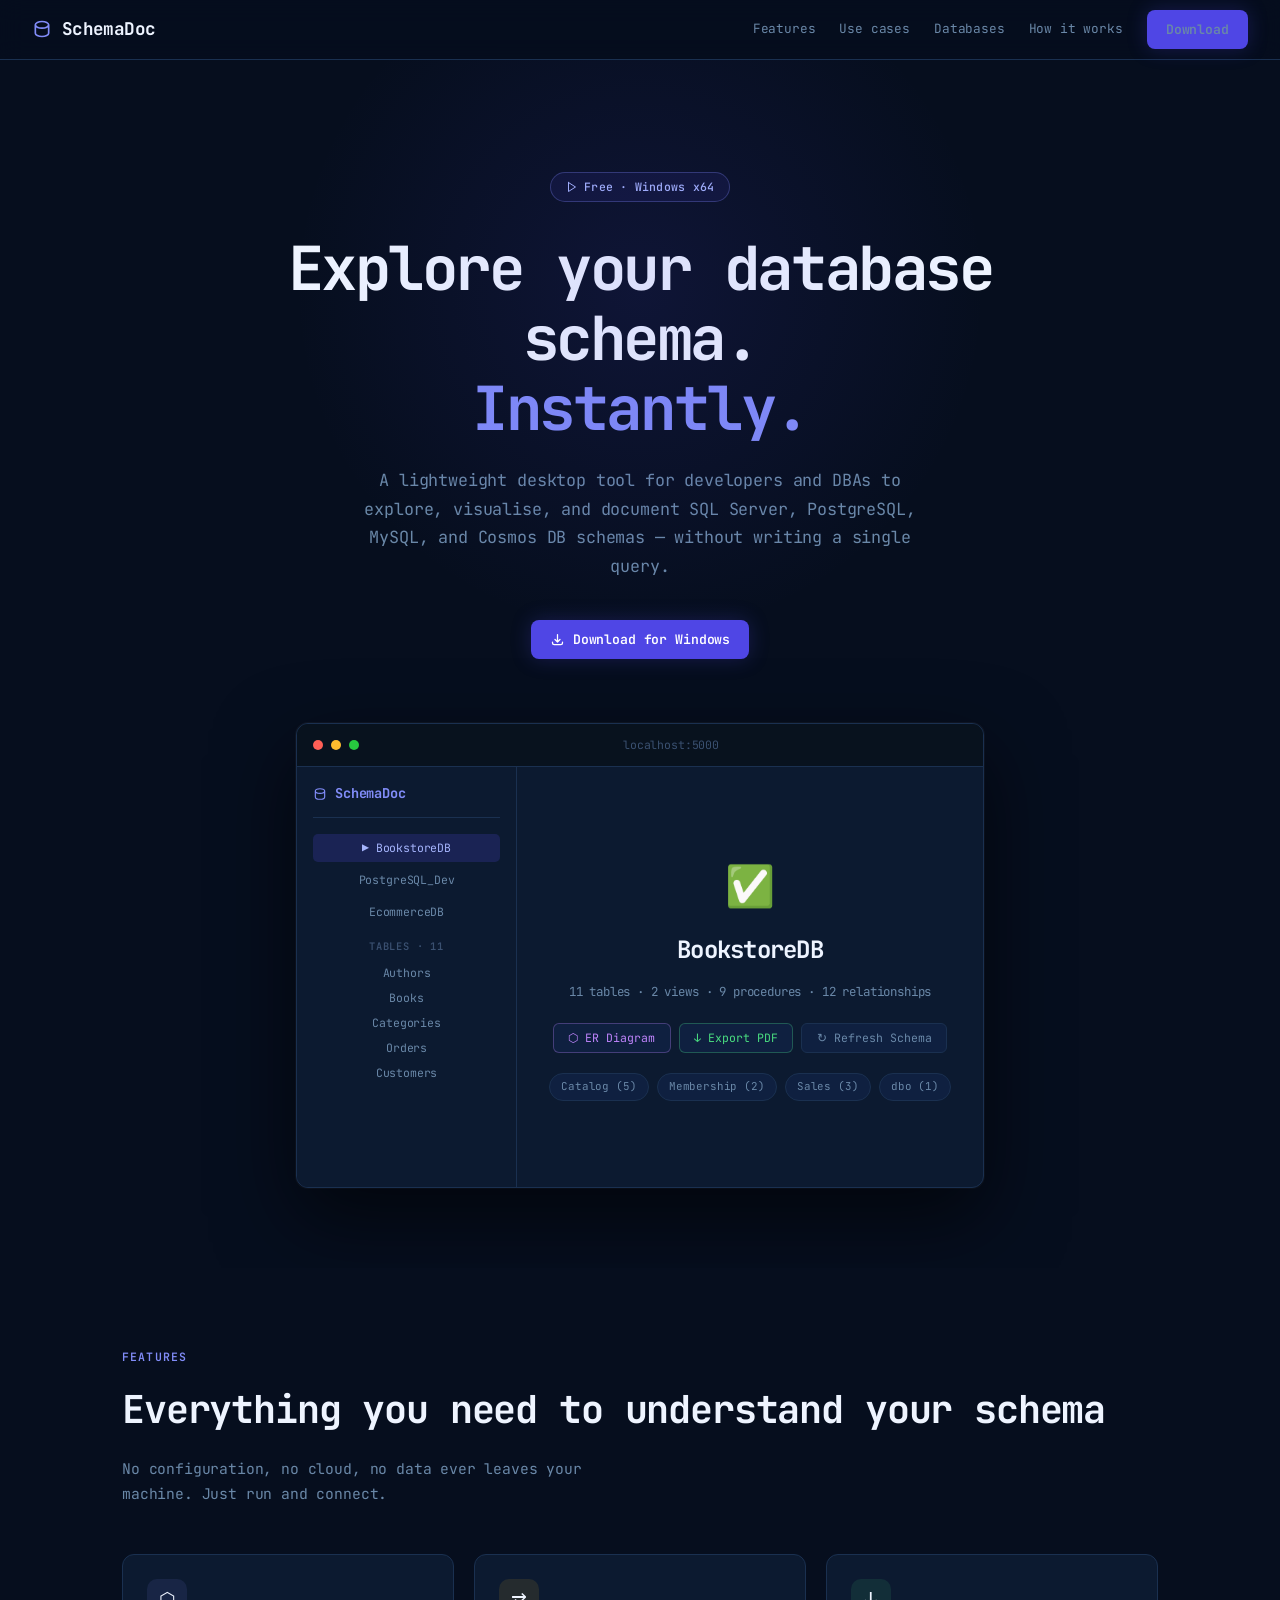
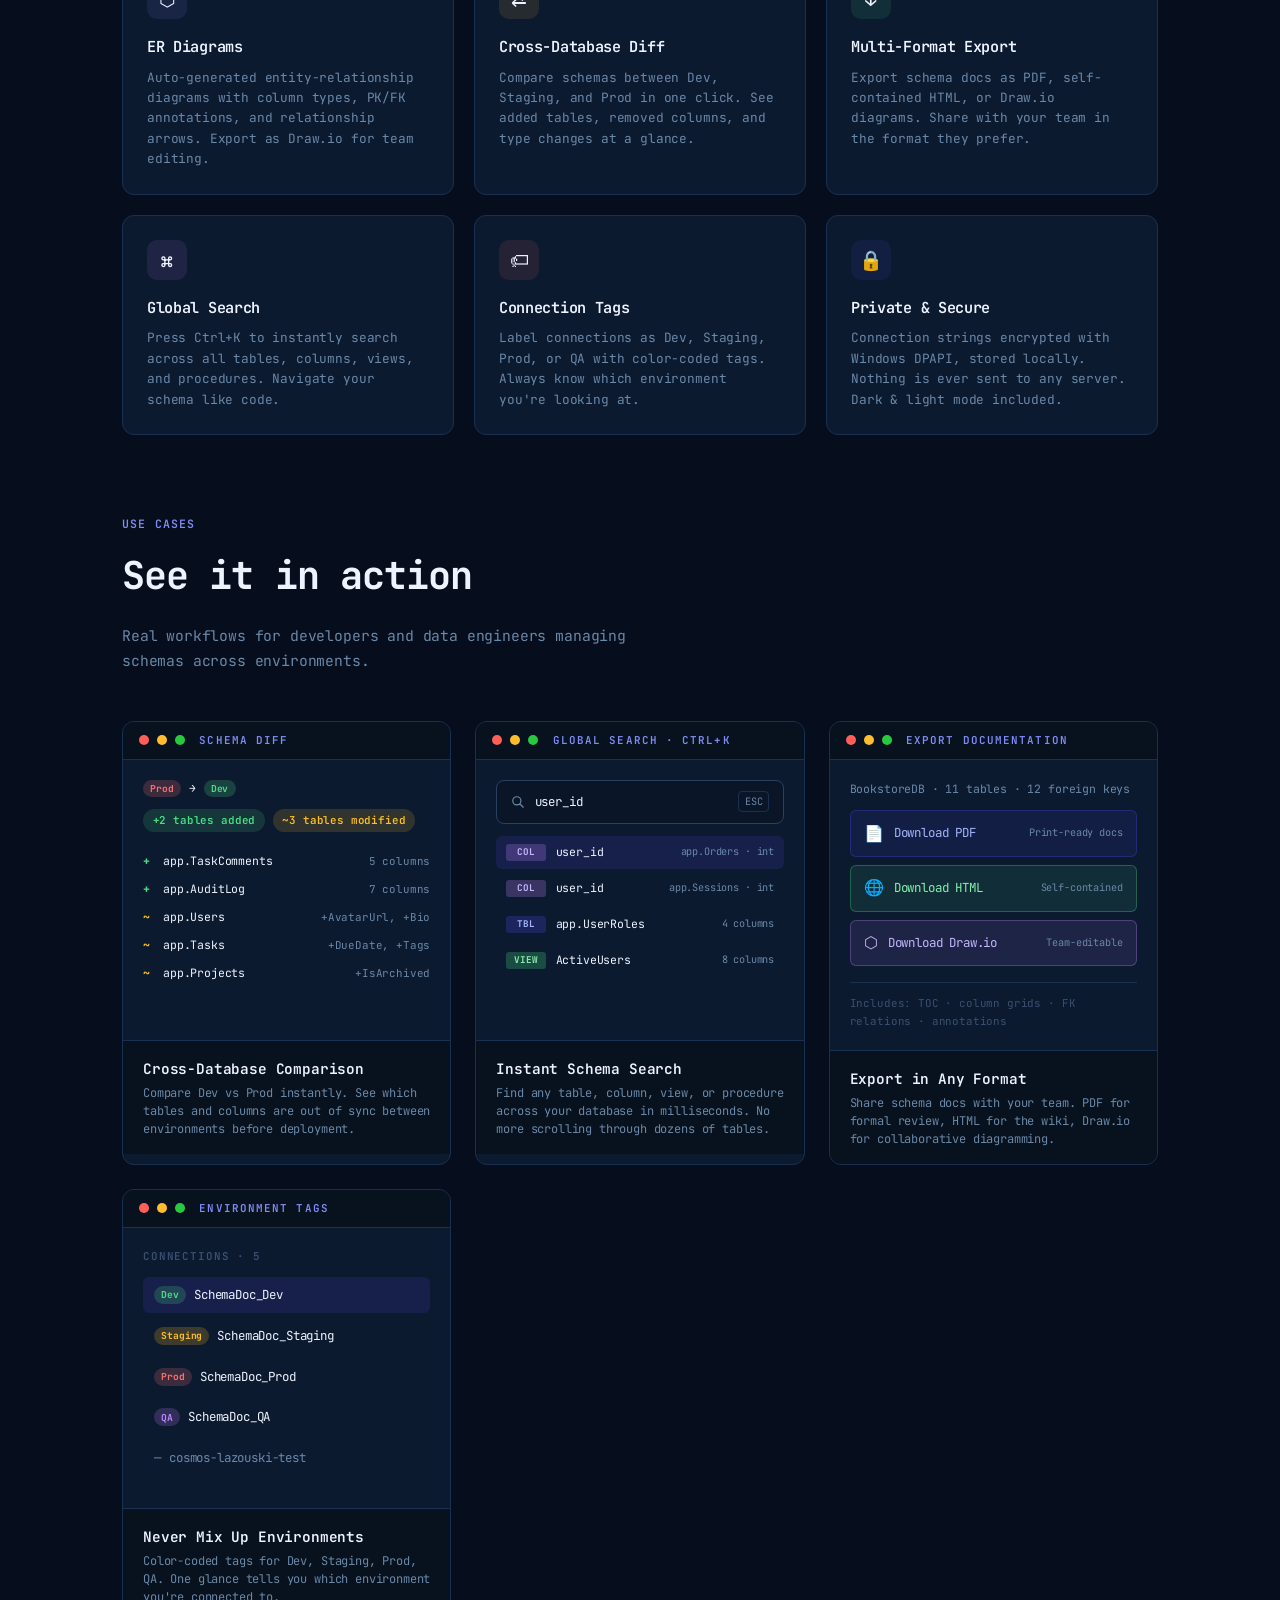
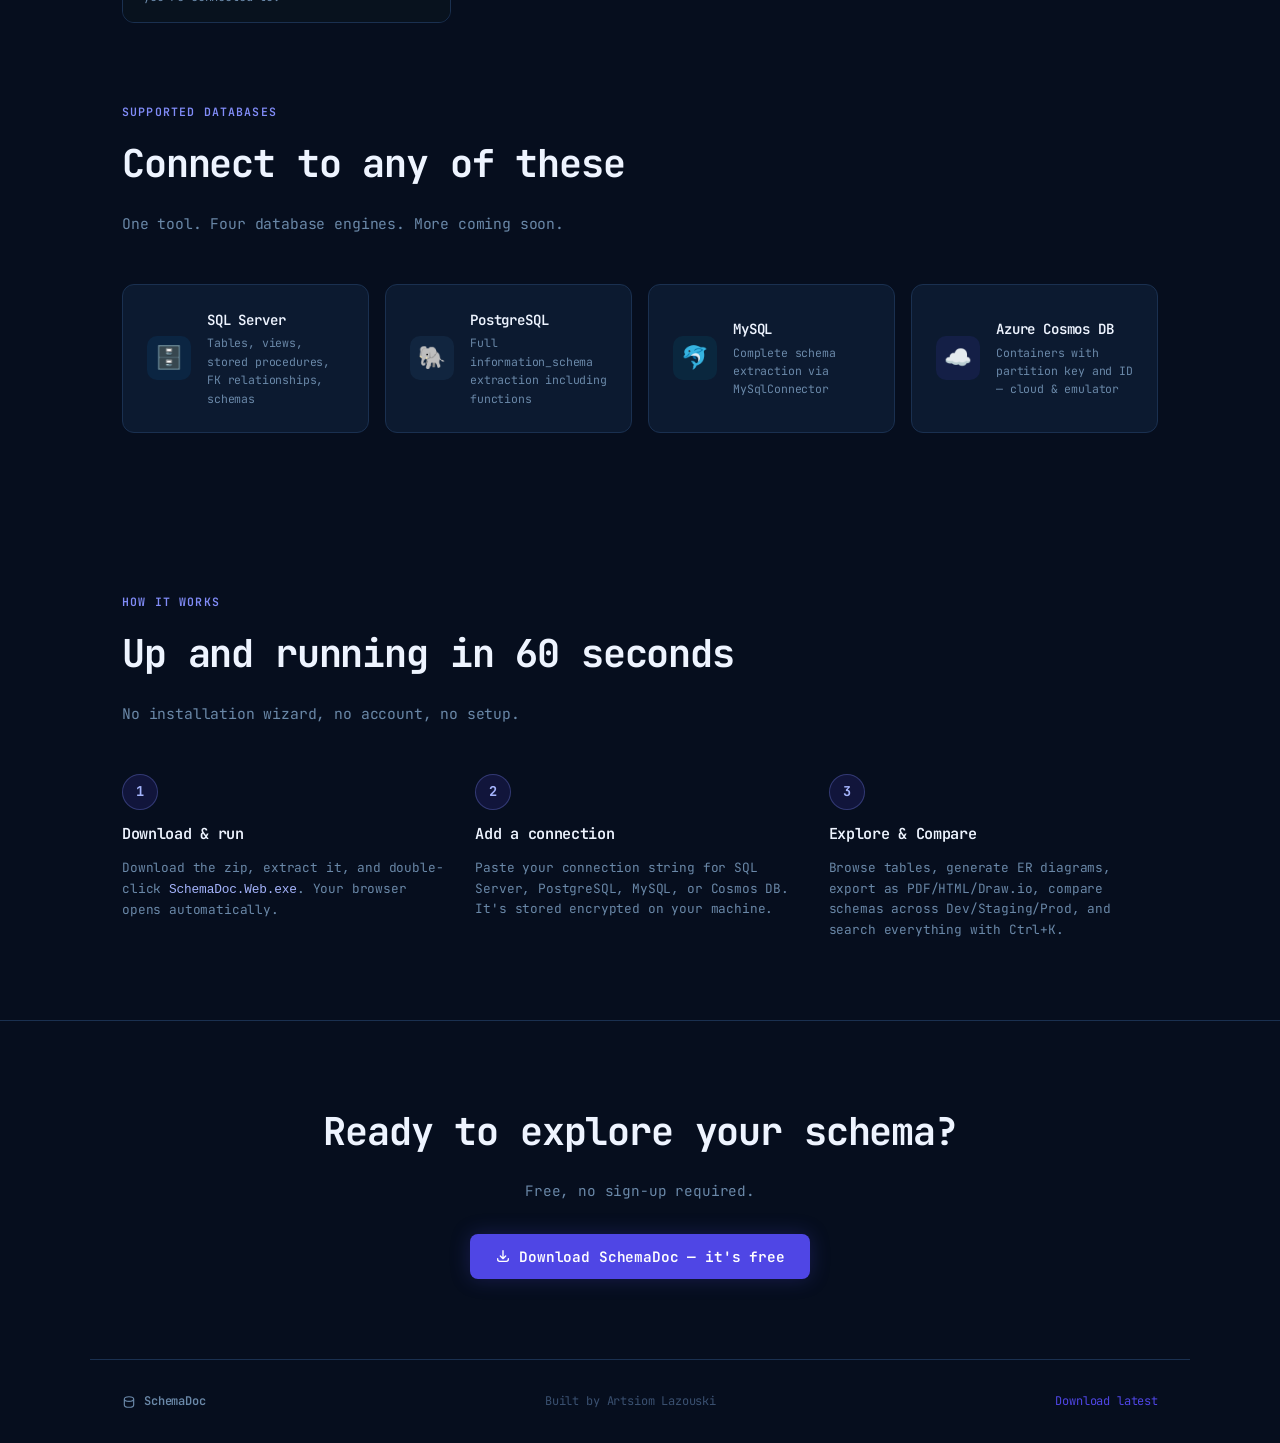
==== commit b709a25b: "Add Use Cases section to landing page with 4 visual mockups Showcases real workflows: - Cross-Databa" ====
--- a/src/SchemaDoc.Web/wwwroot/landing.html
+++ b/src/SchemaDoc.Web/wwwroot/landing.html
@@ -544,12 +544,178 @@
       color: var(--text-sub);
     }
 
+    /* ── Use case mockups ───────────────────────────────── */
+    .mockups {
+      display: grid;
+      grid-template-columns: repeat(auto-fit, minmax(300px, 1fr));
+      gap: 1.5rem;
+      margin-top: 2.5rem;
+    }
+
+    .mockup {
+      background: var(--bg-card);
+      border: 1px solid var(--border);
+      border-radius: 12px;
+      overflow: hidden;
+      transition: border-color 0.2s, transform 0.2s;
+    }
+    .mockup:hover { border-color: #2a4060; transform: translateY(-2px); }
+
+    .mockup-header {
+      padding: 0.6rem 1rem;
+      background: #08121e;
+      border-bottom: 1px solid var(--border);
+      display: flex;
+      align-items: center;
+      gap: 0.5rem;
+    }
+
+    .mockup-label {
+      font-size: 0.68rem;
+      color: #818cf8;
+      font-weight: 600;
+      letter-spacing: 0.1em;
+      text-transform: uppercase;
+    }
+
+    .mockup-body {
+      padding: 1.25rem;
+      font-size: 0.78rem;
+      color: var(--text);
+      min-height: 280px;
+    }
+
+    .mockup-caption {
+      padding: 1rem 1.25rem;
+      border-top: 1px solid var(--border);
+      background: #08121e;
+    }
+    .mockup-caption h4 {
+      font-size: 0.9rem;
+      color: var(--text);
+      margin-bottom: 0.25rem;
+      font-weight: 600;
+    }
+    .mockup-caption p {
+      font-size: 0.75rem;
+      color: var(--text-sub);
+      line-height: 1.5;
+    }
+
+    /* Diff mockup badges */
+    .diff-badges {
+      display: flex;
+      gap: 0.5rem;
+      flex-wrap: wrap;
+      margin-bottom: 1rem;
+    }
+    .diff-badge {
+      font-size: 0.68rem;
+      padding: 0.15rem 0.6rem;
+      border-radius: 999px;
+      font-weight: 600;
+    }
+    .badge-added    { background: rgba(74,222,128,0.15); color: #4ade80; }
+    .badge-removed  { background: rgba(248,113,113,0.15); color: #f87171; }
+    .badge-modified { background: rgba(251,191,36,0.15); color: #fbbf24; }
+
+    .diff-row {
+      display: flex;
+      align-items: center;
+      gap: 0.5rem;
+      padding: 0.3rem 0;
+      font-family: 'JetBrains Mono', monospace;
+      font-size: 0.72rem;
+    }
+    .diff-sign { font-weight: 700; width: 12px; flex-shrink: 0; }
+    .diff-sign.add { color: #4ade80; }
+    .diff-sign.rem { color: #f87171; }
+    .diff-sign.mod { color: #fbbf24; }
+    .diff-col { color: var(--text); }
+    .diff-note { color: var(--text-sub); font-size: 0.68rem; margin-left: auto; }
+
+    /* Search mockup */
+    .search-box {
+      border: 1px solid #2a4060;
+      border-radius: 8px;
+      padding: 0.65rem 0.85rem;
+      background: #0a1628;
+      display: flex;
+      align-items: center;
+      gap: 0.6rem;
+      margin-bottom: 0.75rem;
+    }
+    .search-box input { background: transparent; border: none; color: var(--text); outline: none; flex: 1; font-family: inherit; font-size: 0.8rem; }
+    .kbd-hint { font-size: 0.64rem; border: 1px solid var(--border); padding: 0.1rem 0.35rem; border-radius: 4px; color: var(--text-sub); }
+    .search-result {
+      display: flex;
+      align-items: center;
+      gap: 0.6rem;
+      padding: 0.45rem 0.6rem;
+      border-radius: 6px;
+      font-size: 0.72rem;
+      margin-bottom: 0.2rem;
+    }
+    .search-result.active { background: rgba(79,70,229,0.15); }
+    .search-type {
+      font-size: 0.58rem;
+      padding: 0.08rem 0.4rem;
+      border-radius: 3px;
+      font-weight: 700;
+      min-width: 40px;
+      text-align: center;
+    }
+    .type-table  { background: rgba(79,70,229,0.25); color: #a5b4fc; }
+    .type-column { background: rgba(192,132,252,0.25); color: #c4b5fd; }
+    .type-view   { background: rgba(74,222,128,0.25); color: #86efac; }
+    .search-sub { color: var(--text-sub); font-size: 0.64rem; margin-left: auto; }
+
+    /* Export mockup */
+    .export-btn {
+      display: flex;
+      align-items: center;
+      gap: 0.6rem;
+      padding: 0.6rem 0.85rem;
+      border-radius: 6px;
+      margin-bottom: 0.5rem;
+      border: 1px solid var(--border);
+      font-size: 0.78rem;
+    }
+    .export-btn.pdf      { background: rgba(79,70,229,0.1); color: #a5b4fc; border-color: rgba(79,70,229,0.3); }
+    .export-btn.html     { background: rgba(74,222,128,0.1); color: #86efac; border-color: rgba(74,222,128,0.3); }
+    .export-btn.drawio   { background: rgba(192,132,252,0.1); color: #c4b5fd; border-color: rgba(192,132,252,0.3); }
+    .export-icon { font-size: 1rem; }
+    .export-info { font-size: 0.64rem; color: var(--text-sub); margin-left: auto; }
+
+    /* Tags mockup */
+    .tag-conn {
+      display: flex;
+      align-items: center;
+      gap: 0.5rem;
+      padding: 0.5rem 0.7rem;
+      border-radius: 6px;
+      margin-bottom: 0.3rem;
+      font-size: 0.78rem;
+    }
+    .tag-conn.active { background: rgba(79,70,229,0.15); }
+    .env-tag {
+      font-size: 0.6rem;
+      padding: 0.08rem 0.45rem;
+      border-radius: 999px;
+      font-weight: 700;
+    }
+    .env-dev     { background: rgba(74,222,128,0.2); color: #4ade80; }
+    .env-staging { background: rgba(251,191,36,0.2); color: #fbbf24; }
+    .env-prod    { background: rgba(248,113,113,0.2); color: #f87171; }
+    .env-qa      { background: rgba(192,132,252,0.2); color: #c084fc; }
+
     /* ── Responsive ──────────────────────────────────────── */
     @media (max-width: 640px) {
       .preview-body { flex-direction: column; height: auto; }
       .preview-sidebar { width: 100%; border-right: none; border-bottom: 1px solid var(--border); height: 160px; overflow: hidden; }
       .nav-links .hide-mobile { display: none; }
       footer { flex-direction: column; text-align: center; }
+      .mockups { grid-template-columns: 1fr; }
     }
   </style>
 </head>
@@ -566,6 +732,7 @@
   </div>
   <div class="nav-links">
     <a href="#features" class="hide-mobile">Features</a>
+    <a href="#use-cases" class="hide-mobile">Use cases</a>
     <a href="#databases" class="hide-mobile">Databases</a>
     <a href="#how-it-works" class="hide-mobile">How it works</a>
     <a href="https://github.com/LazouskiArtsiom/SchemaDoc/releases/latest/download/SchemaDoc-win-x64.zip" class="btn btn-primary">
@@ -693,6 +860,184 @@
   </div>
 </section>
 
+<!-- ── Use Cases ──────────────────────────────────────────────── -->
+<section id="use-cases" style="padding-top:0">
+  <div class="section-label">Use cases</div>
+  <h2 class="section-title">See it in action</h2>
+  <p class="section-sub">
+    Real workflows for developers and data engineers managing schemas across environments.
+  </p>
+
+  <div class="mockups">
+
+    <!-- Mockup 1: Cross-Database Diff -->
+    <div class="mockup">
+      <div class="mockup-header">
+        <div class="preview-dot dot-red"></div>
+        <div class="preview-dot dot-yellow"></div>
+        <div class="preview-dot dot-green"></div>
+        <div class="mockup-label" style="margin-left:0.4rem">Schema Diff</div>
+      </div>
+      <div class="mockup-body">
+        <div style="display:flex;align-items:center;gap:0.5rem;margin-bottom:0.75rem;font-size:0.7rem;color:var(--text-sub)">
+          <span class="env-tag env-prod">Prod</span>
+          <span style="color:var(--text)">→</span>
+          <span class="env-tag env-dev">Dev</span>
+        </div>
+        <div class="diff-badges">
+          <span class="diff-badge badge-added">+2 tables added</span>
+          <span class="diff-badge badge-modified">~3 tables modified</span>
+        </div>
+        <div class="diff-row">
+          <span class="diff-sign add">+</span>
+          <span class="diff-col">app.TaskComments</span>
+          <span class="diff-note">5 columns</span>
+        </div>
+        <div class="diff-row">
+          <span class="diff-sign add">+</span>
+          <span class="diff-col">app.AuditLog</span>
+          <span class="diff-note">7 columns</span>
+        </div>
+        <div class="diff-row">
+          <span class="diff-sign mod">~</span>
+          <span class="diff-col">app.Users</span>
+          <span class="diff-note">+AvatarUrl, +Bio</span>
+        </div>
+        <div class="diff-row">
+          <span class="diff-sign mod">~</span>
+          <span class="diff-col">app.Tasks</span>
+          <span class="diff-note">+DueDate, +Tags</span>
+        </div>
+        <div class="diff-row">
+          <span class="diff-sign mod">~</span>
+          <span class="diff-col">app.Projects</span>
+          <span class="diff-note">+IsArchived</span>
+        </div>
+      </div>
+      <div class="mockup-caption">
+        <h4>Cross-Database Comparison</h4>
+        <p>Compare Dev vs Prod instantly. See which tables and columns are out of sync between environments before deployment.</p>
+      </div>
+    </div>
+
+    <!-- Mockup 2: Global Search -->
+    <div class="mockup">
+      <div class="mockup-header">
+        <div class="preview-dot dot-red"></div>
+        <div class="preview-dot dot-yellow"></div>
+        <div class="preview-dot dot-green"></div>
+        <div class="mockup-label" style="margin-left:0.4rem">Global Search · Ctrl+K</div>
+      </div>
+      <div class="mockup-body">
+        <div class="search-box">
+          <svg width="14" height="14" fill="none" stroke="#6a88a8" viewBox="0 0 24 24">
+            <path stroke-linecap="round" stroke-linejoin="round" stroke-width="2" d="M21 21l-6-6m2-5a7 7 0 11-14 0 7 7 0 0114 0z"/>
+          </svg>
+          <span style="color:var(--text);flex:1">user_id</span>
+          <span class="kbd-hint">ESC</span>
+        </div>
+        <div class="search-result active">
+          <span class="search-type type-column">COL</span>
+          <span style="color:var(--text)">user_id</span>
+          <span class="search-sub">app.Orders · int</span>
+        </div>
+        <div class="search-result">
+          <span class="search-type type-column">COL</span>
+          <span style="color:var(--text)">user_id</span>
+          <span class="search-sub">app.Sessions · int</span>
+        </div>
+        <div class="search-result">
+          <span class="search-type type-table">TBL</span>
+          <span style="color:var(--text)">app.UserRoles</span>
+          <span class="search-sub">4 columns</span>
+        </div>
+        <div class="search-result">
+          <span class="search-type type-view">VIEW</span>
+          <span style="color:var(--text)">ActiveUsers</span>
+          <span class="search-sub">8 columns</span>
+        </div>
+      </div>
+      <div class="mockup-caption">
+        <h4>Instant Schema Search</h4>
+        <p>Find any table, column, view, or procedure across your database in milliseconds. No more scrolling through dozens of tables.</p>
+      </div>
+    </div>
+
+    <!-- Mockup 3: Multi-Format Export -->
+    <div class="mockup">
+      <div class="mockup-header">
+        <div class="preview-dot dot-red"></div>
+        <div class="preview-dot dot-yellow"></div>
+        <div class="preview-dot dot-green"></div>
+        <div class="mockup-label" style="margin-left:0.4rem">Export Documentation</div>
+      </div>
+      <div class="mockup-body">
+        <div style="font-size:0.72rem;color:var(--text-sub);margin-bottom:0.75rem">BookstoreDB · 11 tables · 12 foreign keys</div>
+        <div class="export-btn pdf">
+          <span class="export-icon">📄</span>
+          <span>Download PDF</span>
+          <span class="export-info">Print-ready docs</span>
+        </div>
+        <div class="export-btn html">
+          <span class="export-icon">🌐</span>
+          <span>Download HTML</span>
+          <span class="export-info">Self-contained</span>
+        </div>
+        <div class="export-btn drawio">
+          <span class="export-icon">⬡</span>
+          <span>Download Draw.io</span>
+          <span class="export-info">Team-editable</span>
+        </div>
+        <div style="margin-top:1rem;padding-top:0.75rem;border-top:1px solid var(--border);font-size:0.68rem;color:var(--text-muted)">
+          Includes: TOC · column grids · FK relations · annotations
+        </div>
+      </div>
+      <div class="mockup-caption">
+        <h4>Export in Any Format</h4>
+        <p>Share schema docs with your team. PDF for formal review, HTML for the wiki, Draw.io for collaborative diagramming.</p>
+      </div>
+    </div>
+
+    <!-- Mockup 4: Connection Tags -->
+    <div class="mockup">
+      <div class="mockup-header">
+        <div class="preview-dot dot-red"></div>
+        <div class="preview-dot dot-yellow"></div>
+        <div class="preview-dot dot-green"></div>
+        <div class="mockup-label" style="margin-left:0.4rem">Environment Tags</div>
+      </div>
+      <div class="mockup-body">
+        <div style="font-size:0.68rem;color:var(--text-muted);letter-spacing:0.08em;margin-bottom:0.75rem;font-weight:600">CONNECTIONS · 5</div>
+        <div class="tag-conn active">
+          <span class="env-tag env-dev">Dev</span>
+          <span>SchemaDoc_Dev</span>
+        </div>
+        <div class="tag-conn">
+          <span class="env-tag env-staging">Staging</span>
+          <span>SchemaDoc_Staging</span>
+        </div>
+        <div class="tag-conn">
+          <span class="env-tag env-prod">Prod</span>
+          <span>SchemaDoc_Prod</span>
+        </div>
+        <div class="tag-conn">
+          <span class="env-tag env-qa">QA</span>
+          <span>SchemaDoc_QA</span>
+        </div>
+        <div class="tag-conn">
+          <span style="color:var(--text-sub)">—</span>
+          <span style="color:var(--text-sub)">cosmos-lazouski-test</span>
+        </div>
+      </div>
+      <div class="mockup-caption">
+        <h4>Never Mix Up Environments</h4>
+        <p>Color-coded tags for Dev, Staging, Prod, QA. One glance tells you which environment you're connected to.</p>
+      </div>
+    </div>
+
+  </div>
+</section>
+
 <!-- ── Databases ─────────────────────────────────────────────── -->
 <section id="databases" style="padding-top:0">
   <div class="section-label">Supported databases</div>
